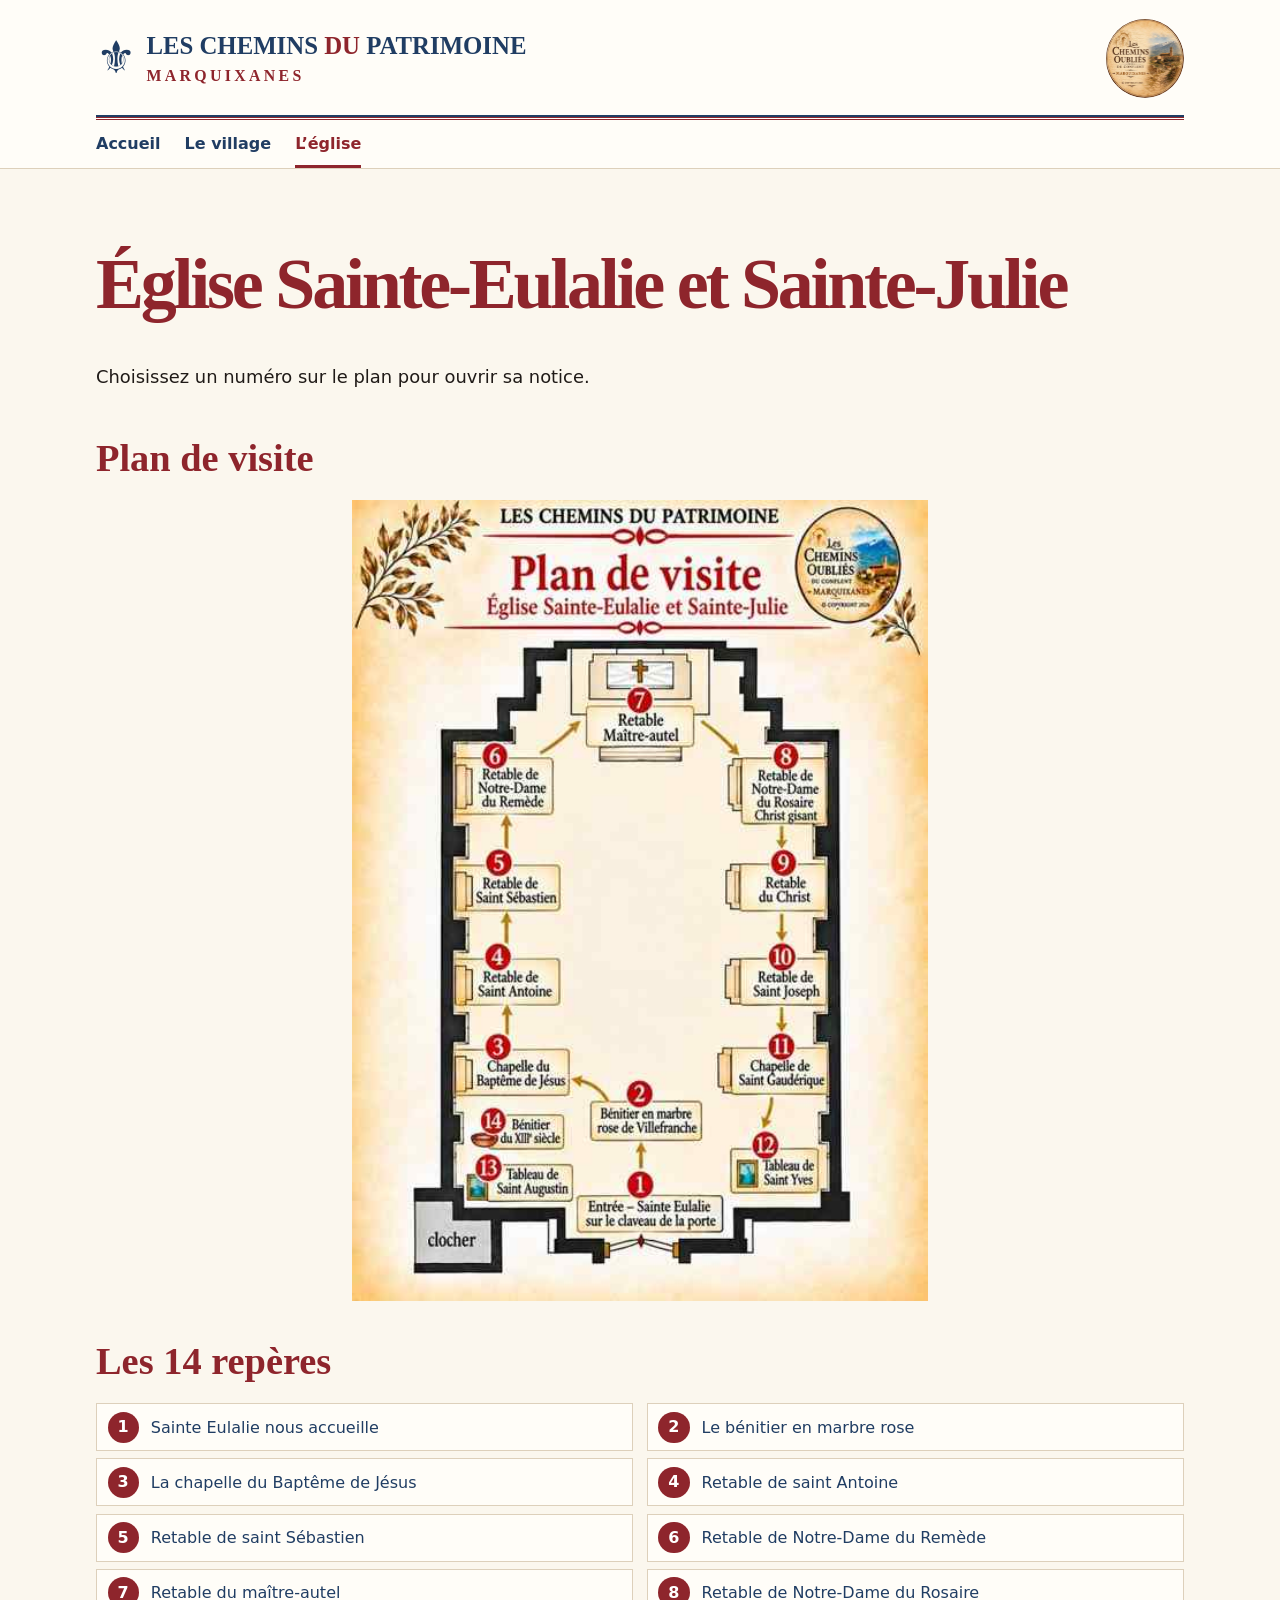
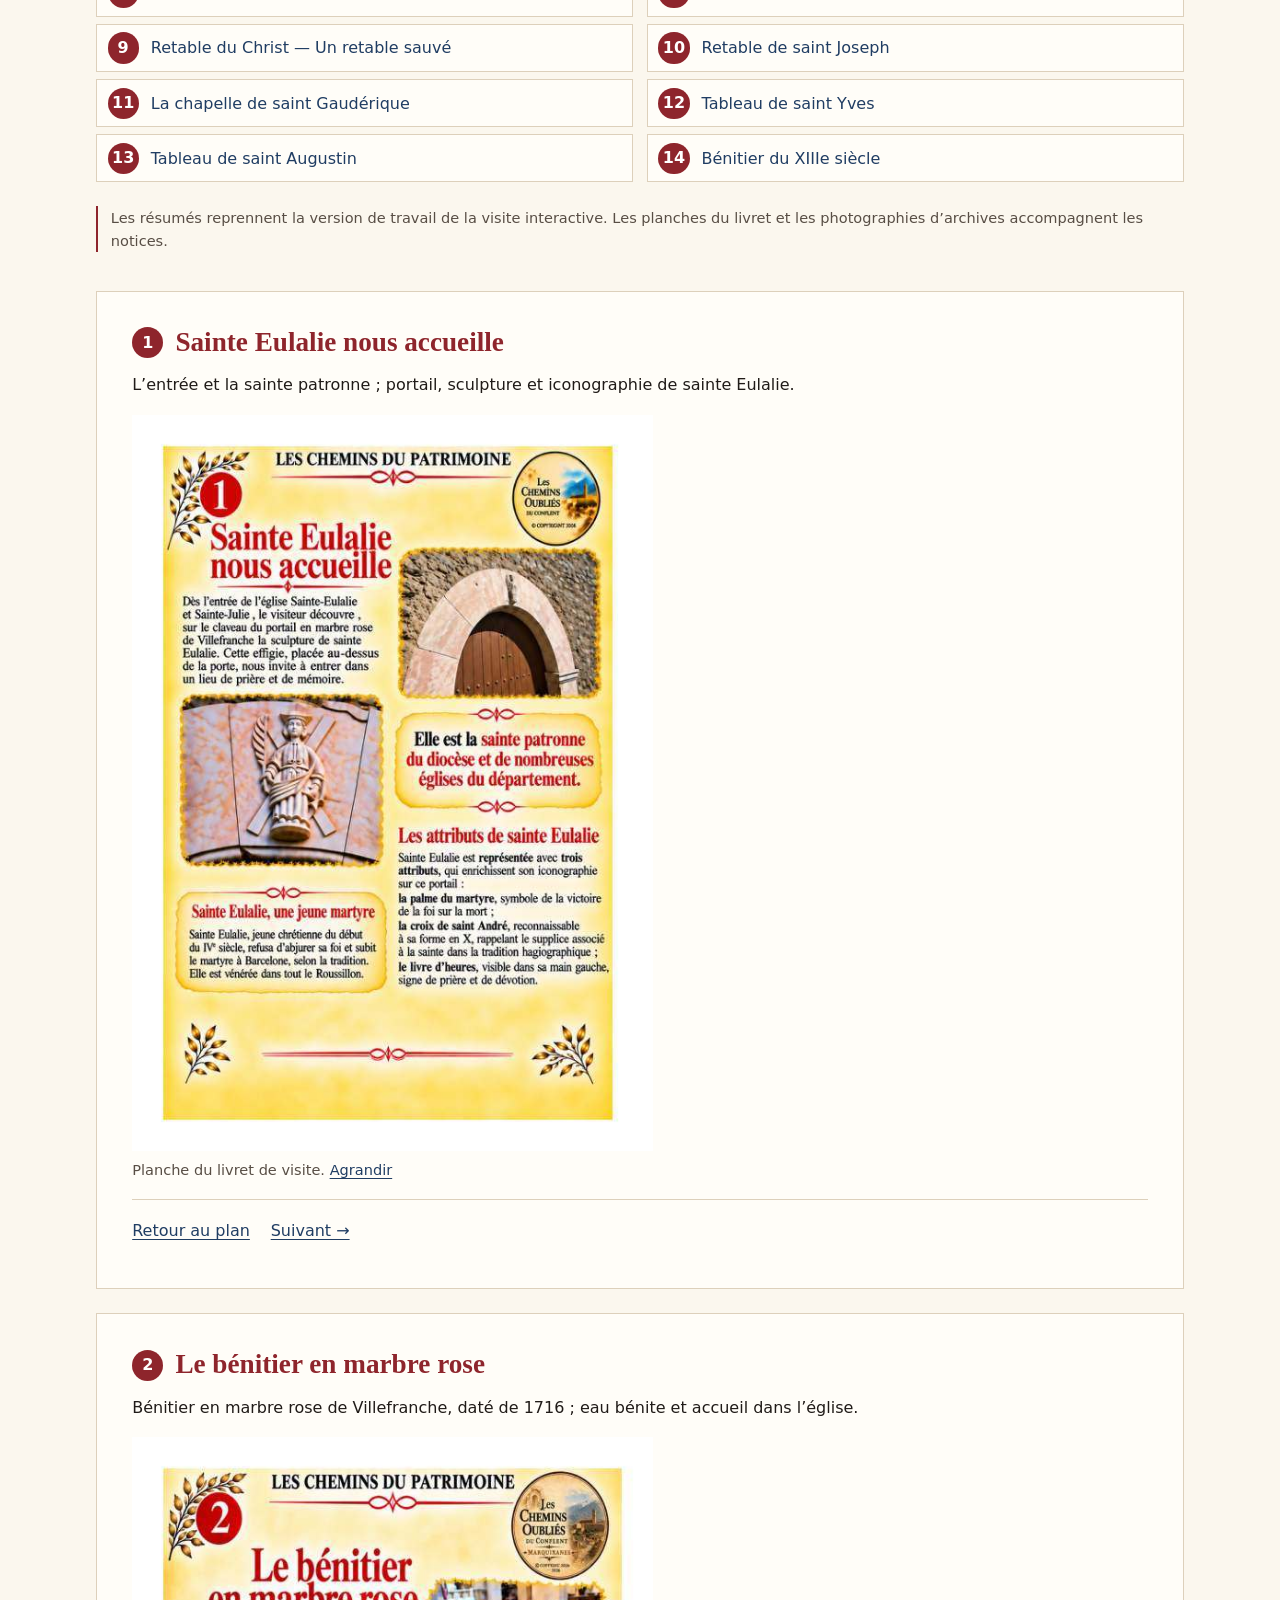
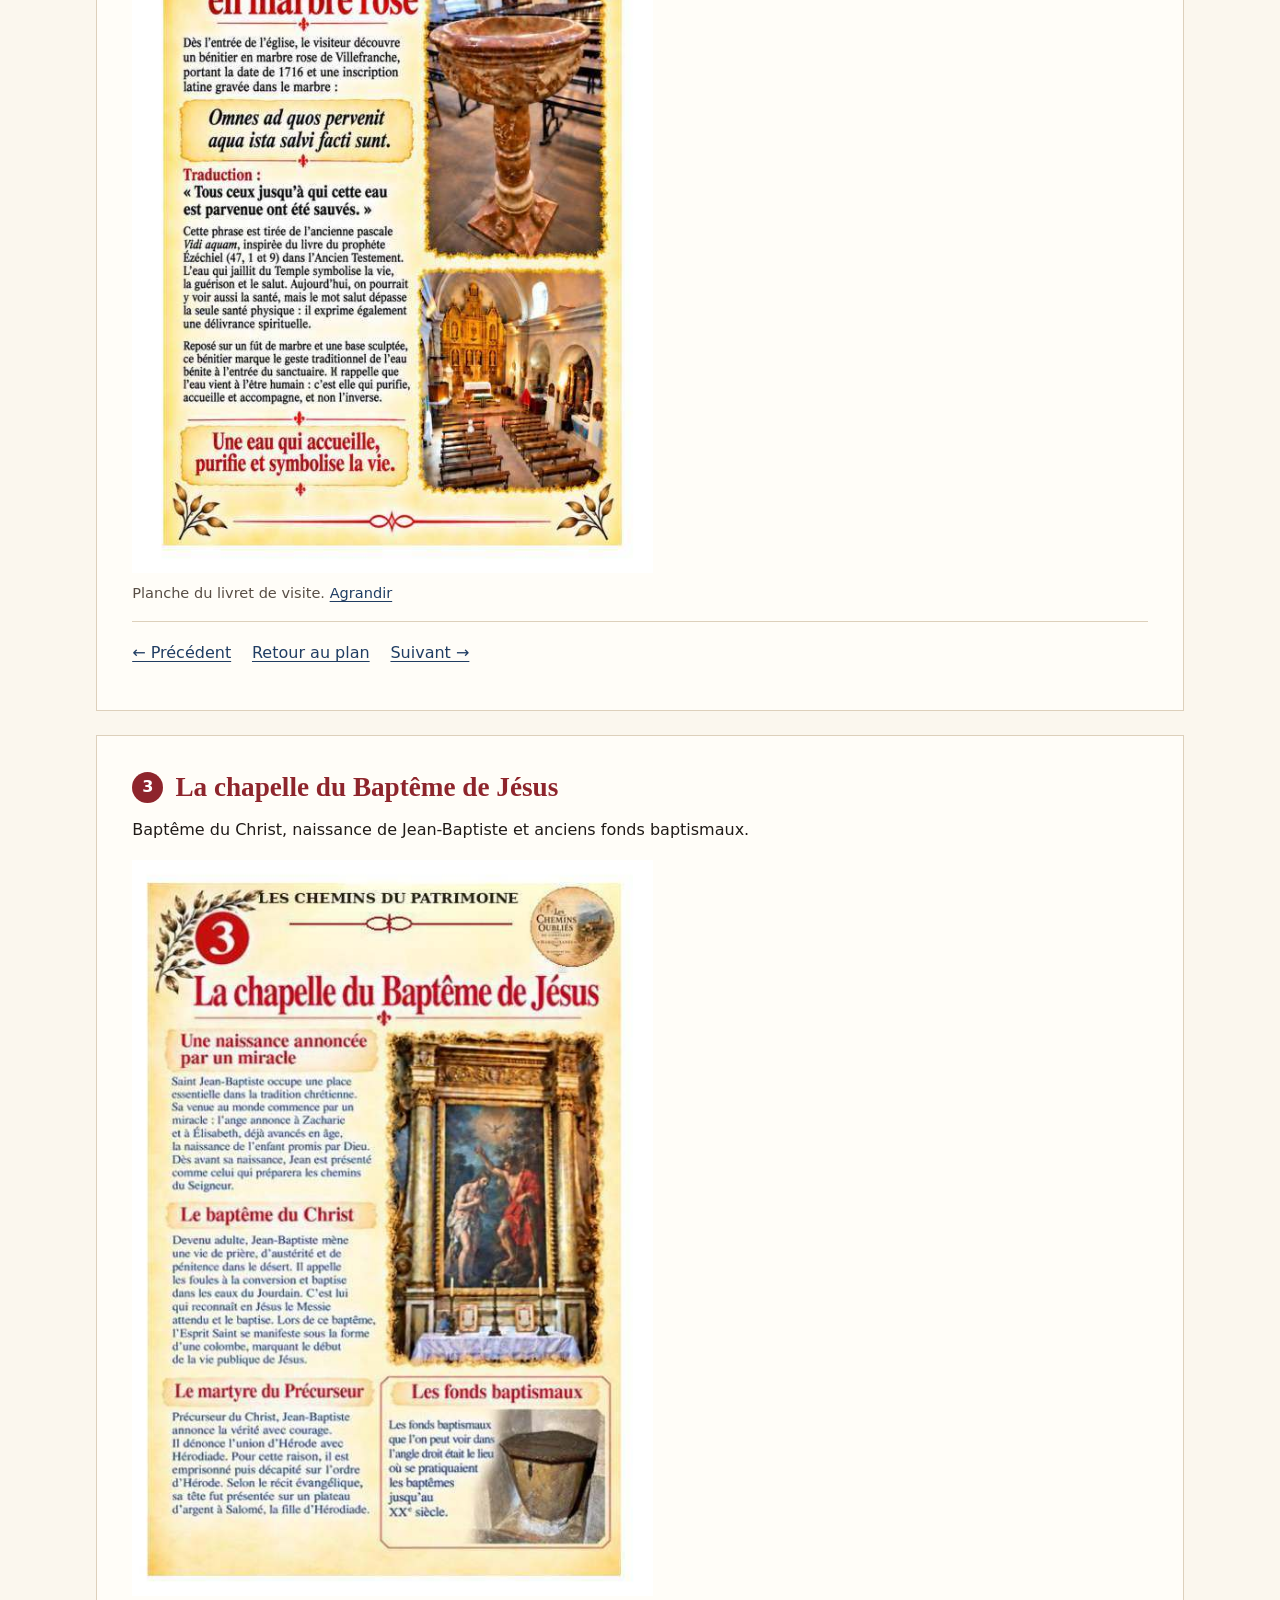
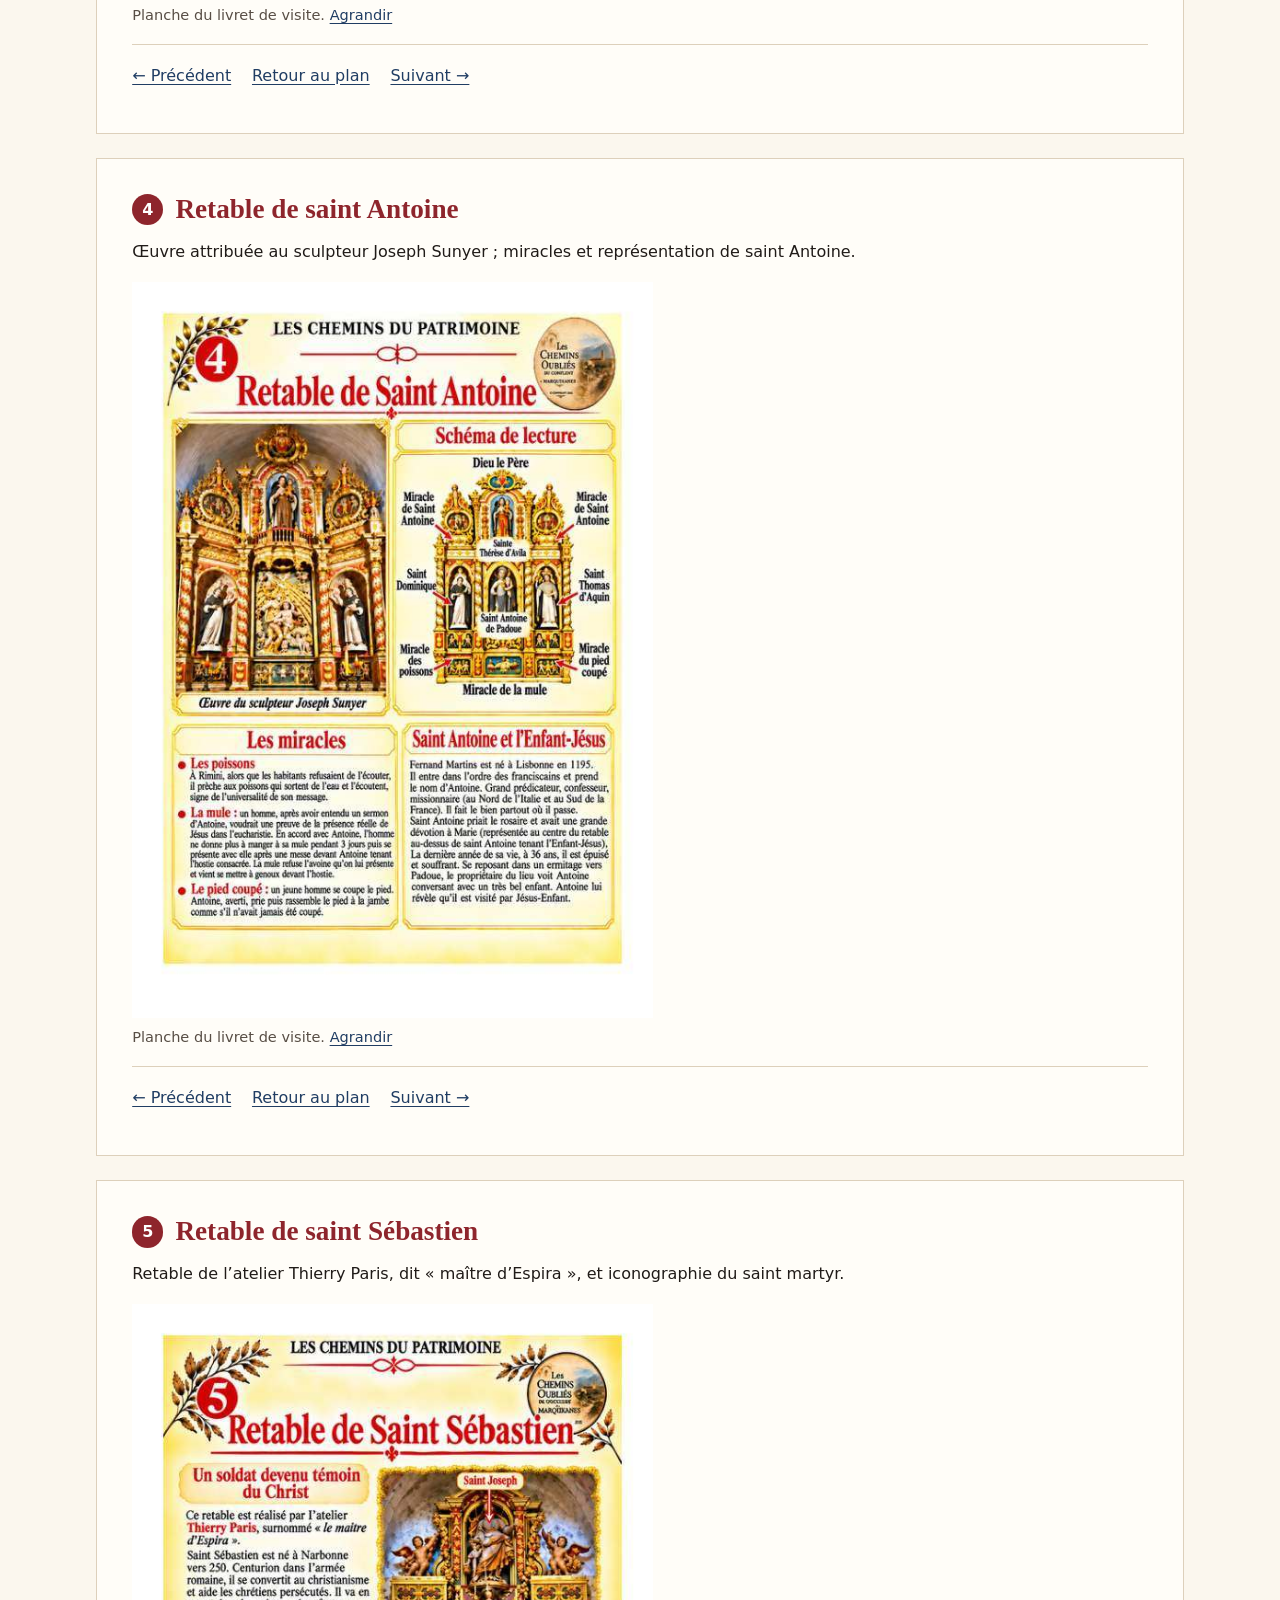
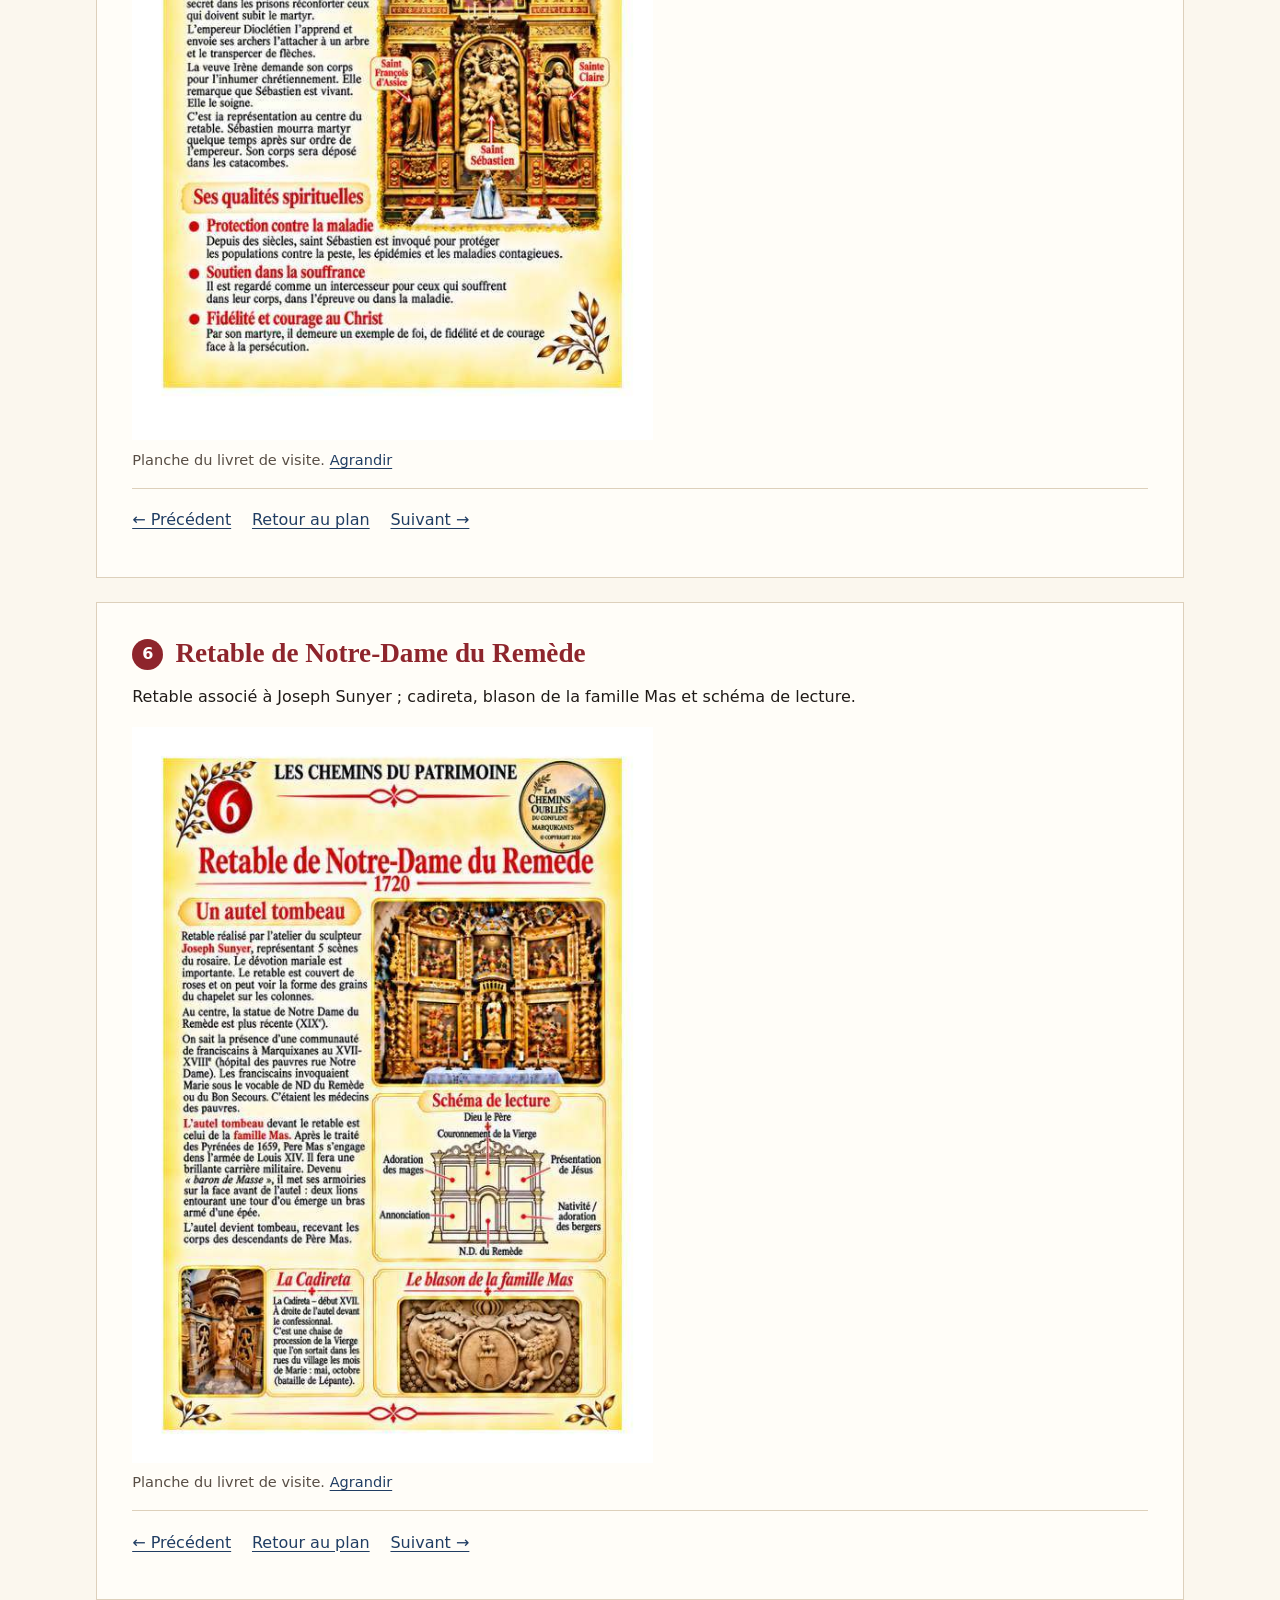
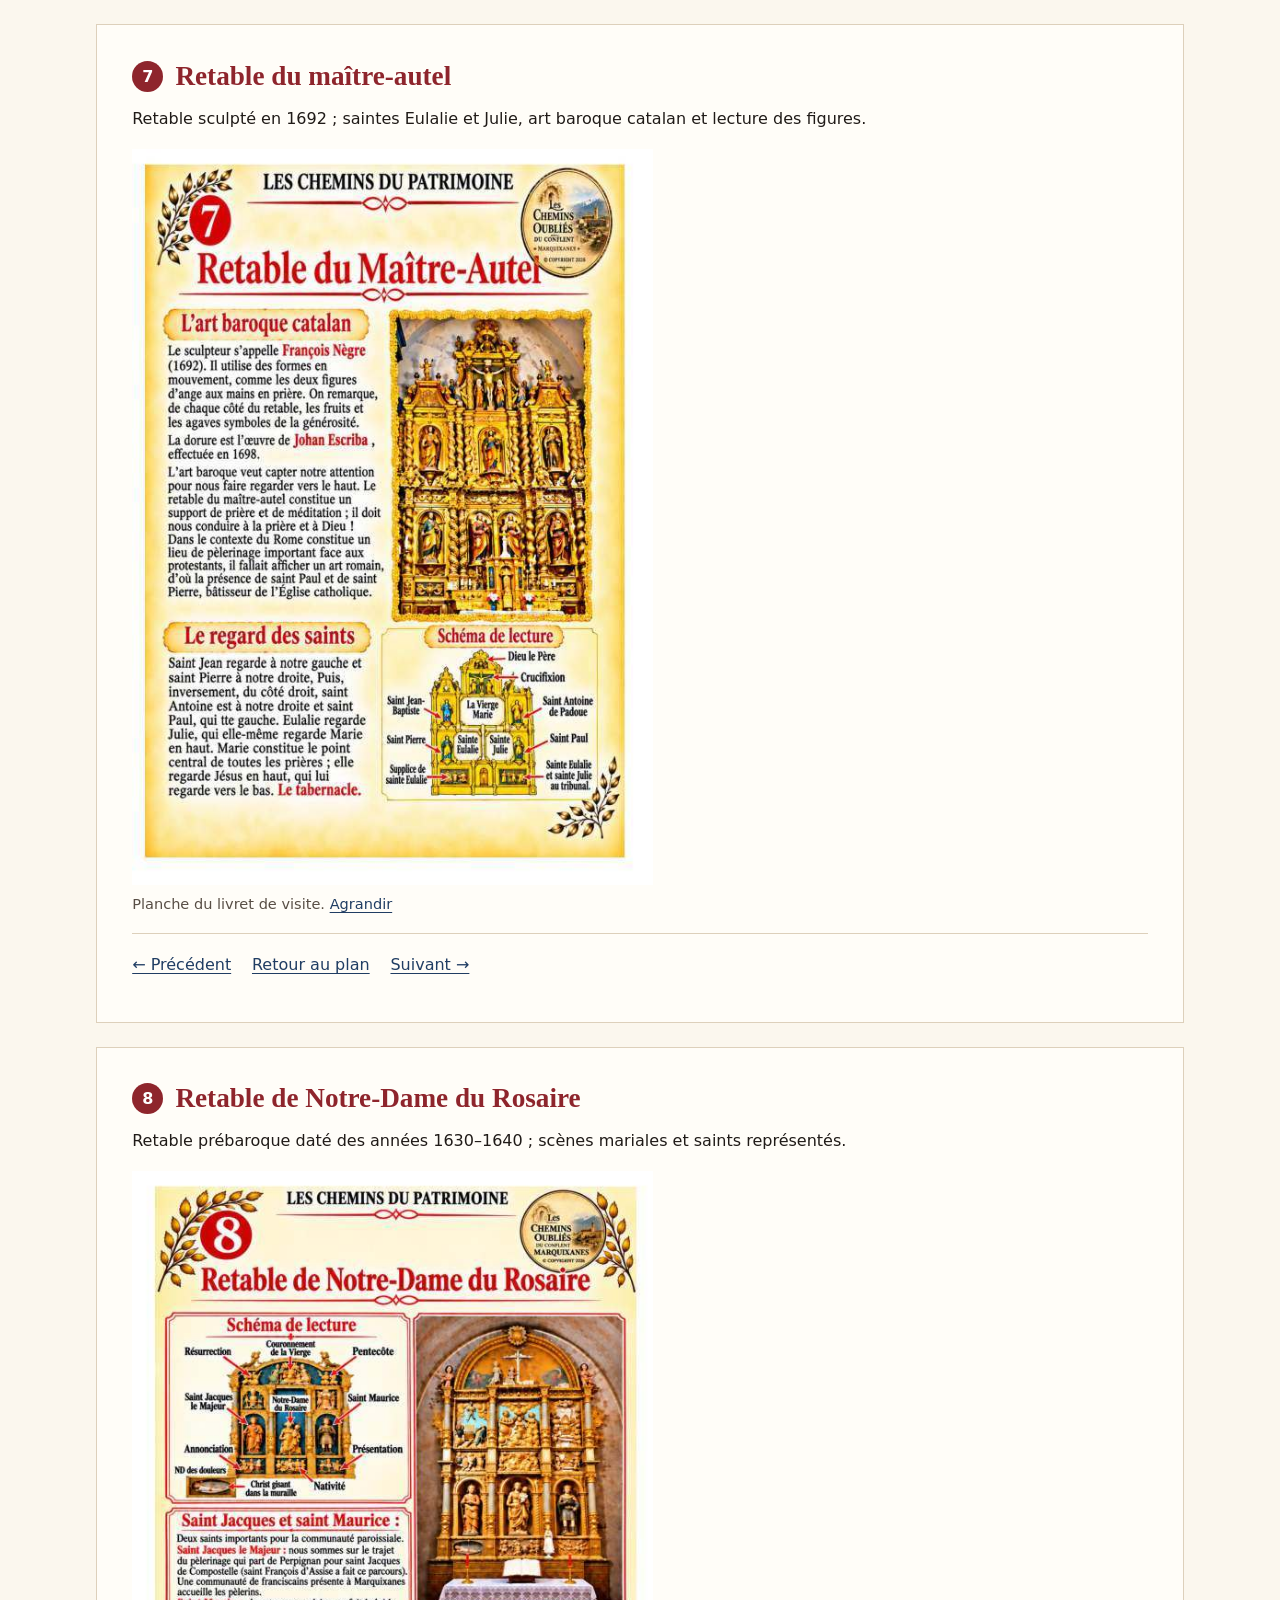
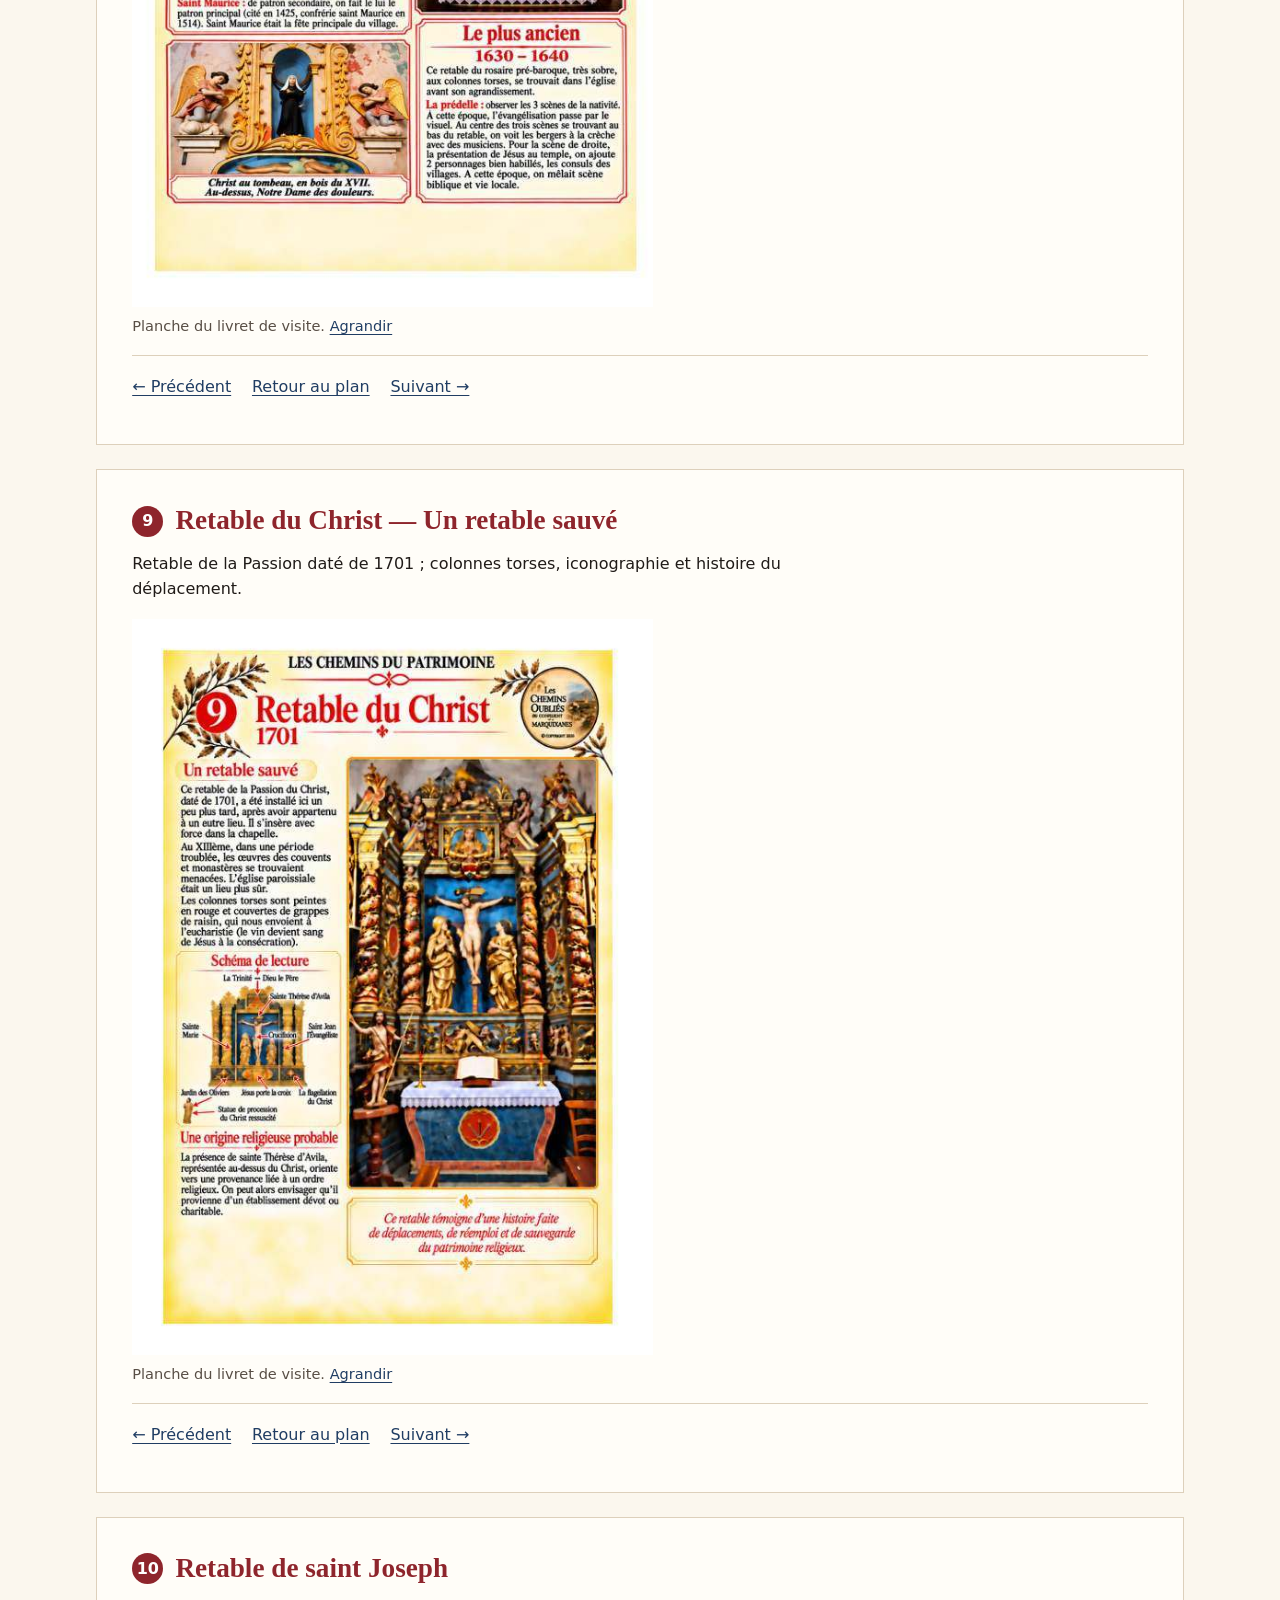
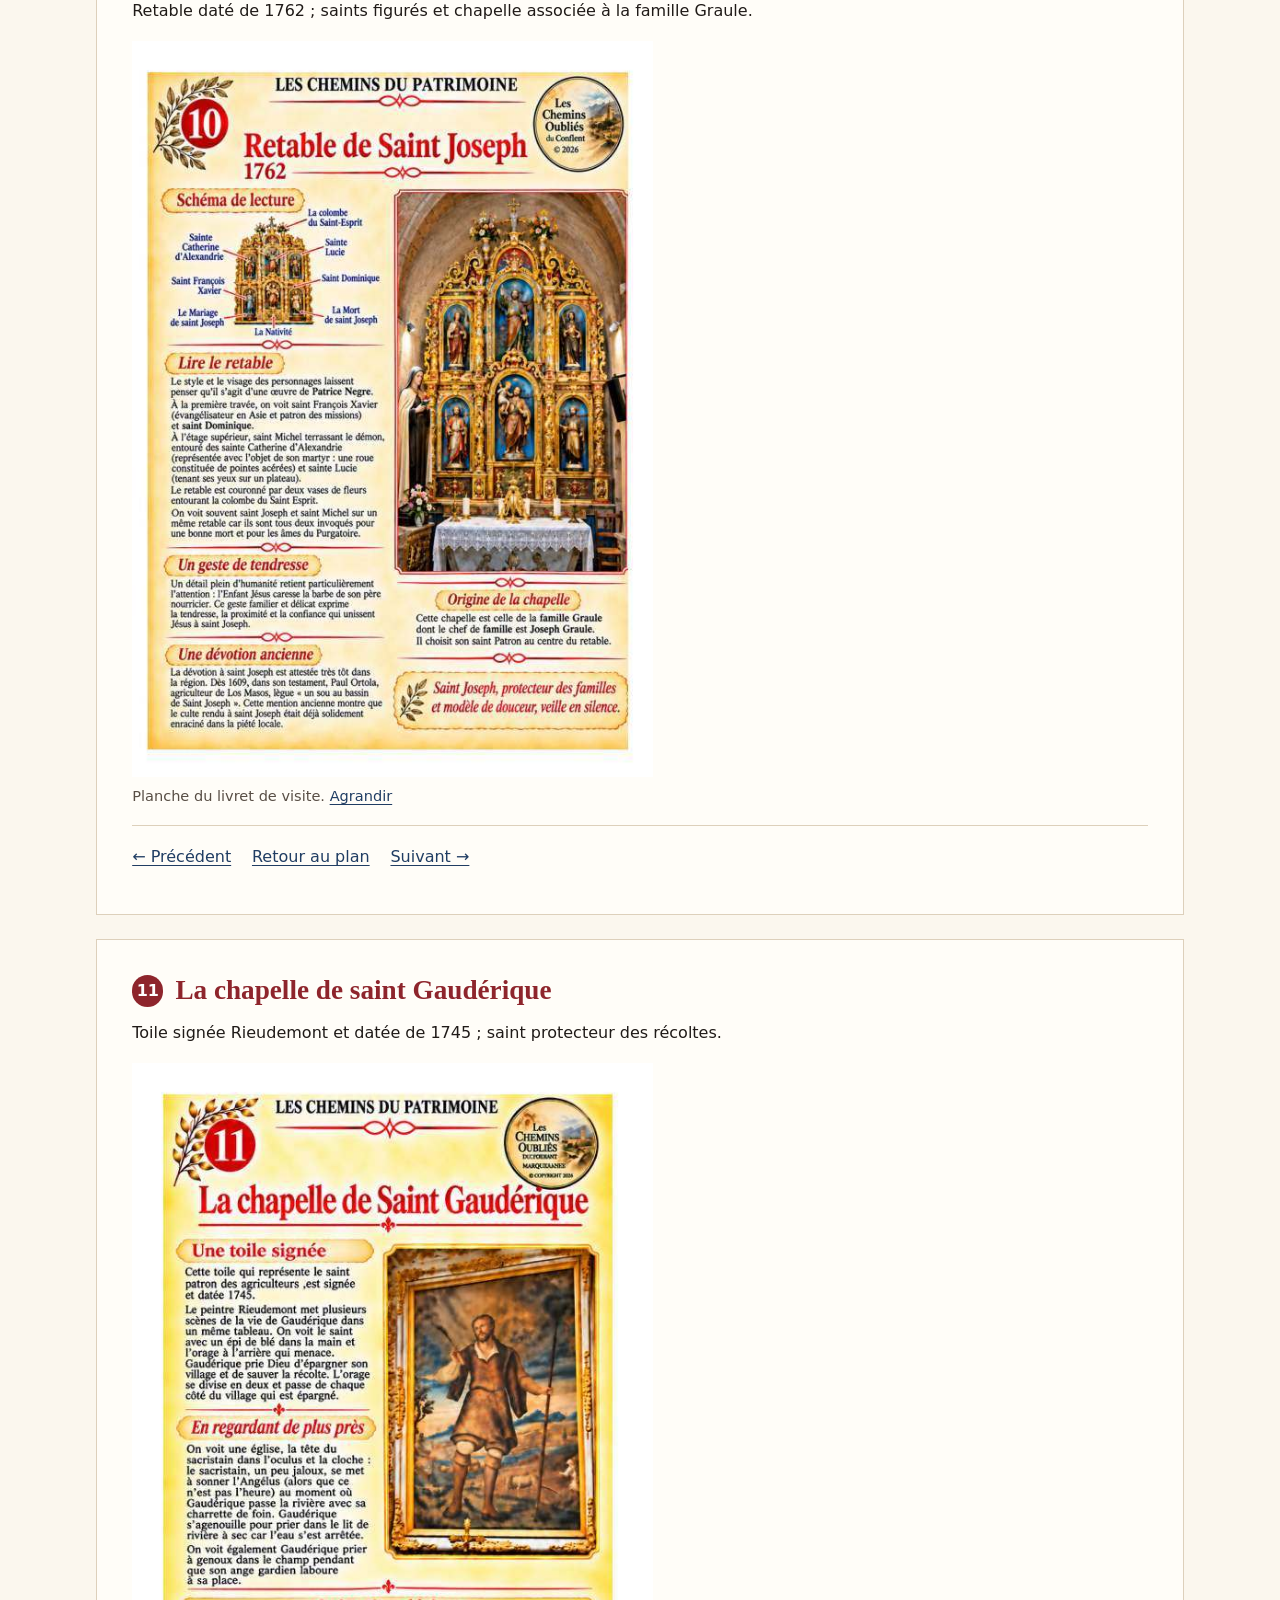
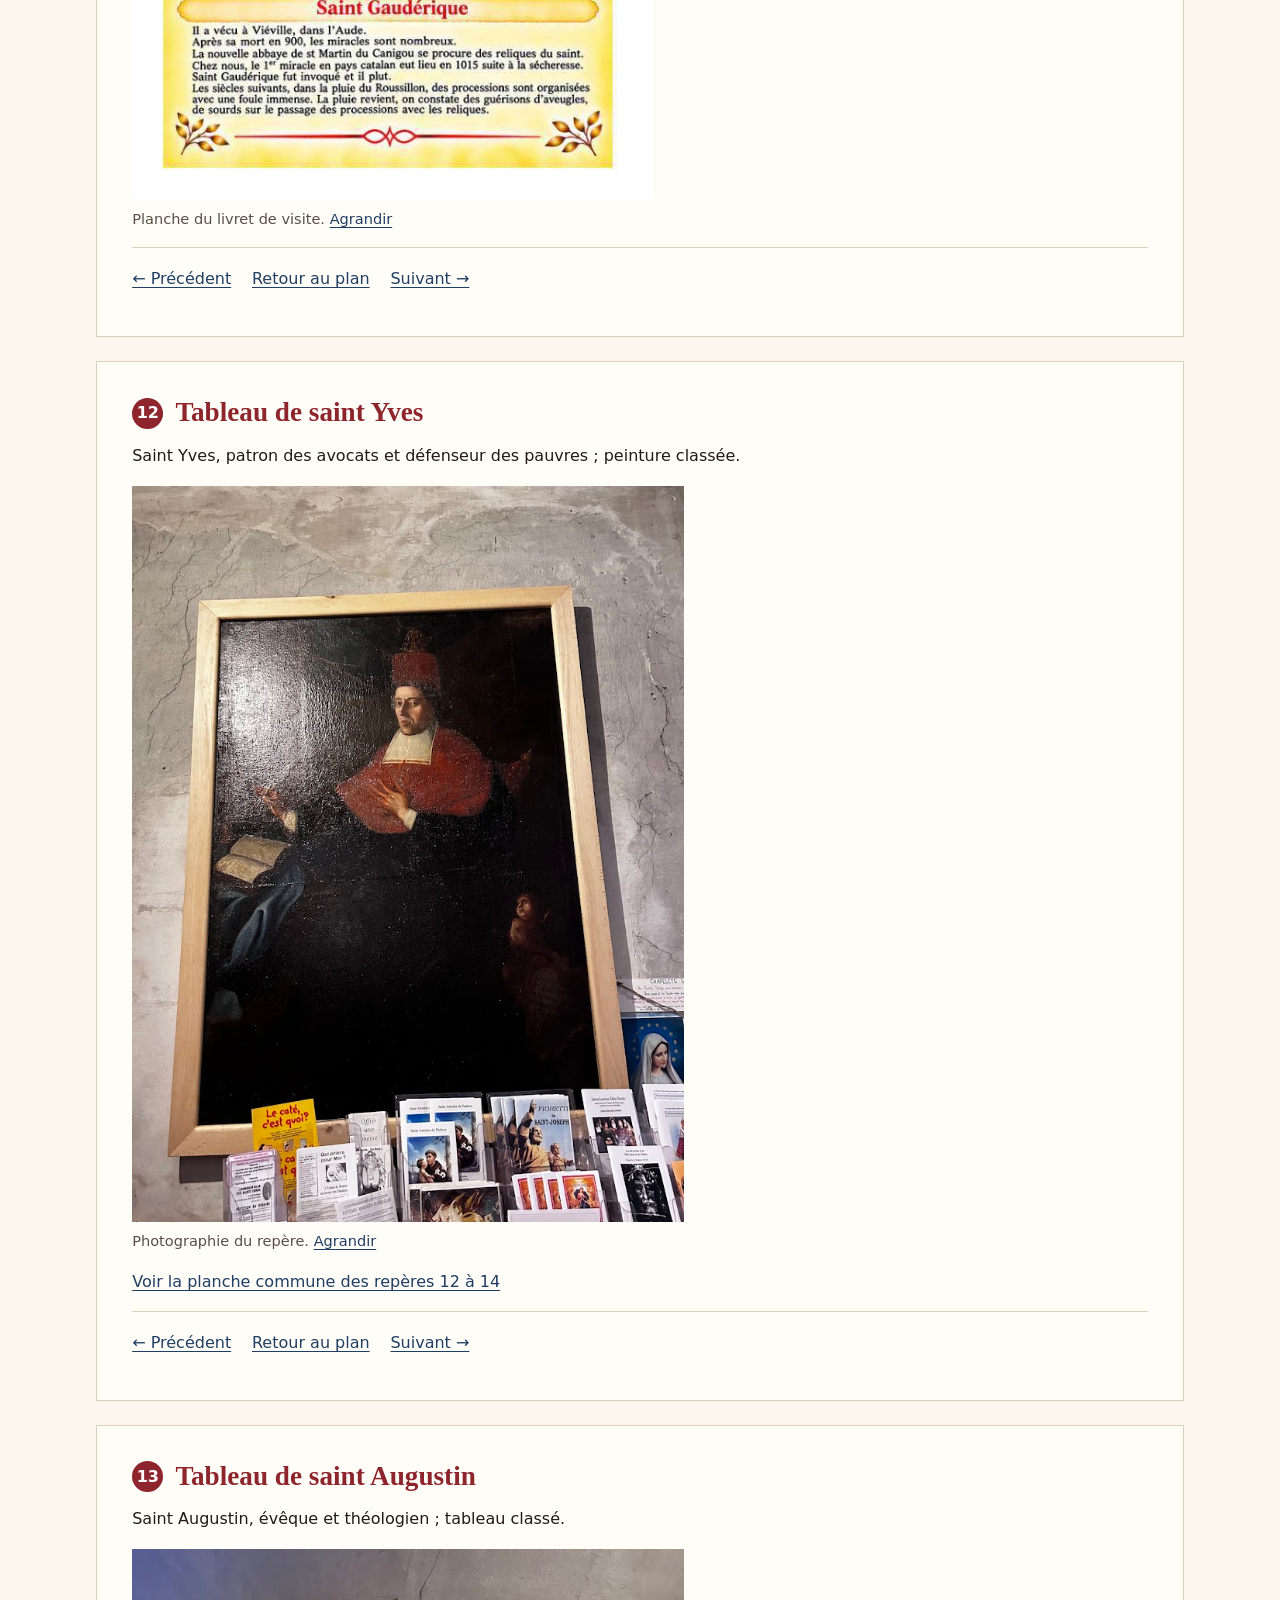
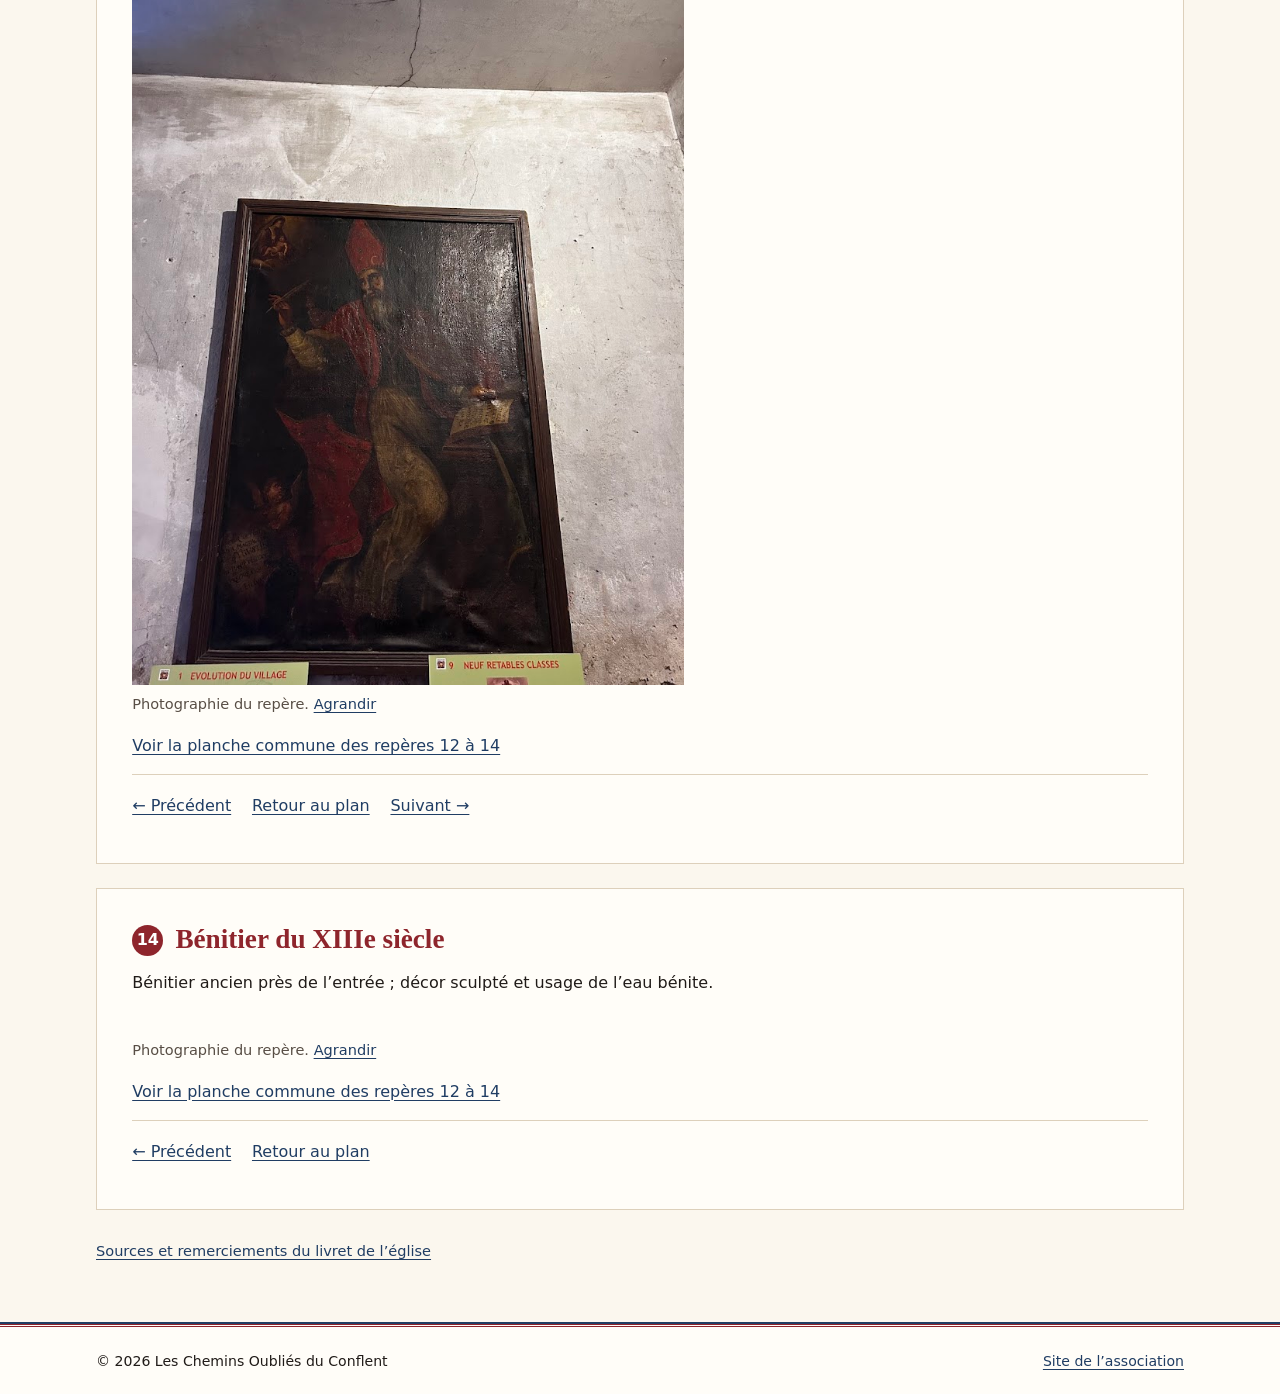
==== eglise.html @ 404df672 "Publier les deux parcours patrimoniaux de Marquixanes" ====
<!doctype html>
<html lang="fr">
<head>
<meta charset="utf-8">
<meta name="viewport" content="width=device-width, initial-scale=1">
<meta name="description" content="Deux parcours patrimoniaux à Marquixanes, dans le village et dans l’église Sainte-Eulalie et Sainte-Julie.">
<title>Visite de l’église · Les Chemins du Patrimoine</title>
<link rel="icon" href="assets-logo.jpg">
<link rel="stylesheet" href="assets-site.css">
</head>
<body class="">
<a class="skip" href="#contenu">Aller au contenu</a>
<header class="site-header">
<div class="masthead wrap">
<a class="brand" href="index.html" aria-label="Les Chemins du Patrimoine, accueil"><span aria-hidden="true" class="lys">⚜</span><span>Les Chemins <em>du</em> Patrimoine<small>Marquixanes</small></span></a>
<img class="logo" src="assets-logo.jpg" alt="Les Chemins Oubliés du Conflent">
</div>
<nav class="main-nav wrap" aria-label="Navigation principale"><a href="index.html">Accueil</a><a href="village.html">Le village</a><a href="eglise.html" aria-current="page">L’église</a></nav>
</header>
<main id="contenu" class="wrap">

<section class="intro"><h1>Église Sainte-Eulalie et Sainte-Julie</h1><p>Choisissez un numéro sur le plan pour ouvrir sa notice.</p></section>
<section aria-labelledby="plan">
<h2 id="plan">Plan de visite</h2>
<div class="church-plan">
<img src="assets-eglise-plan.jpeg" alt="Plan intérieur de l’église, avec 14 repères numérotés">
<a class="hotspot" style="--x:50.000%;--y:85.487%" href="#repere-1" aria-label="Repère 1 — Sainte Eulalie nous accueille"></a>
<a class="hotspot" style="--x:50.000%;--y:74.813%" href="#repere-2" aria-label="Repère 2 — Le bénitier en marbre rose"></a>
<a class="hotspot" style="--x:25.260%;--y:71.067%" href="#repere-3" aria-label="Repère 3 — La chapelle du Baptême de Jésus"></a>
<a class="hotspot" style="--x:25.260%;--y:57.022%" href="#repere-4" aria-label="Repère 4 — Retable de saint Antoine"></a>
<a class="hotspot" style="--x:25.391%;--y:45.318%" href="#repere-5" aria-label="Repère 5 — Retable de saint Sébastien"></a>
<a class="hotspot" style="--x:24.870%;--y:31.929%" href="#repere-6" aria-label="Repère 6 — Retable de Notre-Dame du Remède"></a>
<a class="hotspot" style="--x:50.130%;--y:24.906%" href="#repere-7" aria-label="Repère 7 — Retable du maître-autel"></a>
<a class="hotspot" style="--x:75.130%;--y:31.929%" href="#repere-8" aria-label="Repère 8 — Retable de Notre-Dame du Rosaire"></a>
<a class="hotspot" style="--x:75.130%;--y:45.412%" href="#repere-9" aria-label="Repère 9 — Retable du Christ — Un retable sauvé"></a>
<a class="hotspot" style="--x:74.740%;--y:57.210%" href="#repere-10" aria-label="Repère 10 — Retable de saint Joseph"></a>
<a class="hotspot" style="--x:74.609%;--y:68.352%" href="#repere-11" aria-label="Repère 11 — La chapelle de saint Gaudérique"></a>
<a class="hotspot" style="--x:71.875%;--y:80.524%" href="#repere-12" aria-label="Repère 12 — Tableau de saint Yves"></a>
<a class="hotspot" style="--x:23.568%;--y:83.427%" href="#repere-13" aria-label="Repère 13 — Tableau de saint Augustin"></a>
<a class="hotspot" style="--x:24.219%;--y:77.996%" href="#repere-14" aria-label="Repère 14 — Bénitier du XIIIe siècle"></a>
</div>
</section>
<section aria-labelledby="reperes"><h2 id="reperes">Les 14 repères</h2>
<ol class="repere-index" aria-label="Repères de l’église"><li><a href="#repere-1"><span class="num">1</span><span>Sainte Eulalie nous accueille</span></a></li><li><a href="#repere-2"><span class="num">2</span><span>Le bénitier en marbre rose</span></a></li><li><a href="#repere-3"><span class="num">3</span><span>La chapelle du Baptême de Jésus</span></a></li><li><a href="#repere-4"><span class="num">4</span><span>Retable de saint Antoine</span></a></li><li><a href="#repere-5"><span class="num">5</span><span>Retable de saint Sébastien</span></a></li><li><a href="#repere-6"><span class="num">6</span><span>Retable de Notre-Dame du Remède</span></a></li><li><a href="#repere-7"><span class="num">7</span><span>Retable du maître-autel</span></a></li><li><a href="#repere-8"><span class="num">8</span><span>Retable de Notre-Dame du Rosaire</span></a></li><li><a href="#repere-9"><span class="num">9</span><span>Retable du Christ — Un retable sauvé</span></a></li><li><a href="#repere-10"><span class="num">10</span><span>Retable de saint Joseph</span></a></li><li><a href="#repere-11"><span class="num">11</span><span>La chapelle de saint Gaudérique</span></a></li><li><a href="#repere-12"><span class="num">12</span><span>Tableau de saint Yves</span></a></li><li><a href="#repere-13"><span class="num">13</span><span>Tableau de saint Augustin</span></a></li><li><a href="#repere-14"><span class="num">14</span><span>Bénitier du XIIIe siècle</span></a></li></ol>
<p class="source-note">Les résumés reprennent la version de travail de la visite interactive. Les planches du livret et les photographies d’archives accompagnent les notices.</p>
</section>
<section class="notices" aria-label="Notices de l’église"><article class="notice" id="repere-1" tabindex="-1">
 <h3><span class="num">1</span> Sainte Eulalie nous accueille</h3>
 <p>L’entrée et la sainte patronne ; portail, sculpture et iconographie de sainte Eulalie.</p>
 <figure><a href="assets-eglise-01.jpg" aria-label="Agrandir — Planche du livret de l’église — Sainte Eulalie nous accueille"><img class="notice-image" src="assets-eglise-01.jpg" alt="Planche du livret de l’église — Sainte Eulalie nous accueille" loading="lazy"></a><figcaption>Planche du livret de visite. <a href="assets-eglise-01.jpg">Agrandir</a></figcaption></figure>
 
 <nav class="notice-nav" aria-label="Navigation du repère 1">
 
 <a href="#plan">Retour au plan</a>
 <a href="#repere-2">Suivant →</a>
 </nav></article>
<article class="notice" id="repere-2" tabindex="-1">
 <h3><span class="num">2</span> Le bénitier en marbre rose</h3>
 <p>Bénitier en marbre rose de Villefranche, daté de 1716 ; eau bénite et accueil dans l’église.</p>
 <figure><a href="assets-eglise-02.jpg" aria-label="Agrandir — Planche du livret de l’église — Le bénitier en marbre rose"><img class="notice-image" src="assets-eglise-02.jpg" alt="Planche du livret de l’église — Le bénitier en marbre rose" loading="lazy"></a><figcaption>Planche du livret de visite. <a href="assets-eglise-02.jpg">Agrandir</a></figcaption></figure>
 
 <nav class="notice-nav" aria-label="Navigation du repère 2">
 <a href="#repere-1">← Précédent</a>
 <a href="#plan">Retour au plan</a>
 <a href="#repere-3">Suivant →</a>
 </nav></article>
<article class="notice" id="repere-3" tabindex="-1">
 <h3><span class="num">3</span> La chapelle du Baptême de Jésus</h3>
 <p>Baptême du Christ, naissance de Jean-Baptiste et anciens fonds baptismaux.</p>
 <figure><a href="assets-eglise-03.jpg" aria-label="Agrandir — Planche du livret de l’église — La chapelle du Baptême de Jésus"><img class="notice-image" src="assets-eglise-03.jpg" alt="Planche du livret de l’église — La chapelle du Baptême de Jésus" loading="lazy"></a><figcaption>Planche du livret de visite. <a href="assets-eglise-03.jpg">Agrandir</a></figcaption></figure>
 
 <nav class="notice-nav" aria-label="Navigation du repère 3">
 <a href="#repere-2">← Précédent</a>
 <a href="#plan">Retour au plan</a>
 <a href="#repere-4">Suivant →</a>
 </nav></article>
<article class="notice" id="repere-4" tabindex="-1">
 <h3><span class="num">4</span> Retable de saint Antoine</h3>
 <p>Œuvre attribuée au sculpteur Joseph Sunyer ; miracles et représentation de saint Antoine.</p>
 <figure><a href="assets-eglise-04.jpg" aria-label="Agrandir — Planche du livret de l’église — Retable de saint Antoine"><img class="notice-image" src="assets-eglise-04.jpg" alt="Planche du livret de l’église — Retable de saint Antoine" loading="lazy"></a><figcaption>Planche du livret de visite. <a href="assets-eglise-04.jpg">Agrandir</a></figcaption></figure>
 
 <nav class="notice-nav" aria-label="Navigation du repère 4">
 <a href="#repere-3">← Précédent</a>
 <a href="#plan">Retour au plan</a>
 <a href="#repere-5">Suivant →</a>
 </nav></article>
<article class="notice" id="repere-5" tabindex="-1">
 <h3><span class="num">5</span> Retable de saint Sébastien</h3>
 <p>Retable de l’atelier Thierry Paris, dit « maître d’Espira », et iconographie du saint martyr.</p>
 <figure><a href="assets-eglise-05.jpg" aria-label="Agrandir — Planche du livret de l’église — Retable de saint Sébastien"><img class="notice-image" src="assets-eglise-05.jpg" alt="Planche du livret de l’église — Retable de saint Sébastien" loading="lazy"></a><figcaption>Planche du livret de visite. <a href="assets-eglise-05.jpg">Agrandir</a></figcaption></figure>
 
 <nav class="notice-nav" aria-label="Navigation du repère 5">
 <a href="#repere-4">← Précédent</a>
 <a href="#plan">Retour au plan</a>
 <a href="#repere-6">Suivant →</a>
 </nav></article>
<article class="notice" id="repere-6" tabindex="-1">
 <h3><span class="num">6</span> Retable de Notre-Dame du Remède</h3>
 <p>Retable associé à Joseph Sunyer ; cadireta, blason de la famille Mas et schéma de lecture.</p>
 <figure><a href="assets-eglise-06.jpg" aria-label="Agrandir — Planche du livret de l’église — Retable de Notre-Dame du Remède"><img class="notice-image" src="assets-eglise-06.jpg" alt="Planche du livret de l’église — Retable de Notre-Dame du Remède" loading="lazy"></a><figcaption>Planche du livret de visite. <a href="assets-eglise-06.jpg">Agrandir</a></figcaption></figure>
 
 <nav class="notice-nav" aria-label="Navigation du repère 6">
 <a href="#repere-5">← Précédent</a>
 <a href="#plan">Retour au plan</a>
 <a href="#repere-7">Suivant →</a>
 </nav></article>
<article class="notice" id="repere-7" tabindex="-1">
 <h3><span class="num">7</span> Retable du maître-autel</h3>
 <p>Retable sculpté en 1692 ; saintes Eulalie et Julie, art baroque catalan et lecture des figures.</p>
 <figure><a href="assets-eglise-07.jpg" aria-label="Agrandir — Planche du livret de l’église — Retable du maître-autel"><img class="notice-image" src="assets-eglise-07.jpg" alt="Planche du livret de l’église — Retable du maître-autel" loading="lazy"></a><figcaption>Planche du livret de visite. <a href="assets-eglise-07.jpg">Agrandir</a></figcaption></figure>
 
 <nav class="notice-nav" aria-label="Navigation du repère 7">
 <a href="#repere-6">← Précédent</a>
 <a href="#plan">Retour au plan</a>
 <a href="#repere-8">Suivant →</a>
 </nav></article>
<article class="notice" id="repere-8" tabindex="-1">
 <h3><span class="num">8</span> Retable de Notre-Dame du Rosaire</h3>
 <p>Retable prébaroque daté des années 1630–1640 ; scènes mariales et saints représentés.</p>
 <figure><a href="assets-eglise-08.jpg" aria-label="Agrandir — Planche du livret de l’église — Retable de Notre-Dame du Rosaire"><img class="notice-image" src="assets-eglise-08.jpg" alt="Planche du livret de l’église — Retable de Notre-Dame du Rosaire" loading="lazy"></a><figcaption>Planche du livret de visite. <a href="assets-eglise-08.jpg">Agrandir</a></figcaption></figure>
 
 <nav class="notice-nav" aria-label="Navigation du repère 8">
 <a href="#repere-7">← Précédent</a>
 <a href="#plan">Retour au plan</a>
 <a href="#repere-9">Suivant →</a>
 </nav></article>
<article class="notice" id="repere-9" tabindex="-1">
 <h3><span class="num">9</span> Retable du Christ — Un retable sauvé</h3>
 <p>Retable de la Passion daté de 1701 ; colonnes torses, iconographie et histoire du déplacement.</p>
 <figure><a href="assets-eglise-09.jpg" aria-label="Agrandir — Planche du livret de l’église — Retable du Christ — Un retable sauvé"><img class="notice-image" src="assets-eglise-09.jpg" alt="Planche du livret de l’église — Retable du Christ — Un retable sauvé" loading="lazy"></a><figcaption>Planche du livret de visite. <a href="assets-eglise-09.jpg">Agrandir</a></figcaption></figure>
 
 <nav class="notice-nav" aria-label="Navigation du repère 9">
 <a href="#repere-8">← Précédent</a>
 <a href="#plan">Retour au plan</a>
 <a href="#repere-10">Suivant →</a>
 </nav></article>
<article class="notice" id="repere-10" tabindex="-1">
 <h3><span class="num">10</span> Retable de saint Joseph</h3>
 <p>Retable daté de 1762 ; saints figurés et chapelle associée à la famille Graule.</p>
 <figure><a href="assets-eglise-10.jpg" aria-label="Agrandir — Planche du livret de l’église — Retable de saint Joseph"><img class="notice-image" src="assets-eglise-10.jpg" alt="Planche du livret de l’église — Retable de saint Joseph" loading="lazy"></a><figcaption>Planche du livret de visite. <a href="assets-eglise-10.jpg">Agrandir</a></figcaption></figure>
 
 <nav class="notice-nav" aria-label="Navigation du repère 10">
 <a href="#repere-9">← Précédent</a>
 <a href="#plan">Retour au plan</a>
 <a href="#repere-11">Suivant →</a>
 </nav></article>
<article class="notice" id="repere-11" tabindex="-1">
 <h3><span class="num">11</span> La chapelle de saint Gaudérique</h3>
 <p>Toile signée Rieudemont et datée de 1745 ; saint protecteur des récoltes.</p>
 <figure><a href="assets-eglise-11.jpg" aria-label="Agrandir — Planche du livret de l’église — La chapelle de saint Gaudérique"><img class="notice-image" src="assets-eglise-11.jpg" alt="Planche du livret de l’église — La chapelle de saint Gaudérique" loading="lazy"></a><figcaption>Planche du livret de visite. <a href="assets-eglise-11.jpg">Agrandir</a></figcaption></figure>
 
 <nav class="notice-nav" aria-label="Navigation du repère 11">
 <a href="#repere-10">← Précédent</a>
 <a href="#plan">Retour au plan</a>
 <a href="#repere-12">Suivant →</a>
 </nav></article>
<article class="notice" id="repere-12" tabindex="-1">
 <h3><span class="num">12</span> Tableau de saint Yves</h3>
 <p>Saint Yves, patron des avocats et défenseur des pauvres ; peinture classée.</p>
 <figure><a href="assets-eglise-12.jpg" aria-label="Agrandir — Tableau de saint Yves"><img class="notice-image" src="assets-eglise-12.jpg" alt="Tableau de saint Yves" loading="lazy"></a><figcaption>Photographie du repère. <a href="assets-eglise-12.jpg">Agrandir</a></figcaption></figure>
 <p><a href="assets-eglise-12-14.jpg">Voir la planche commune des repères 12 à 14</a></p>
 <nav class="notice-nav" aria-label="Navigation du repère 12">
 <a href="#repere-11">← Précédent</a>
 <a href="#plan">Retour au plan</a>
 <a href="#repere-13">Suivant →</a>
 </nav></article>
<article class="notice" id="repere-13" tabindex="-1">
 <h3><span class="num">13</span> Tableau de saint Augustin</h3>
 <p>Saint Augustin, évêque et théologien ; tableau classé.</p>
 <figure><a href="assets-eglise-13.jpg" aria-label="Agrandir — Tableau de saint Augustin"><img class="notice-image" src="assets-eglise-13.jpg" alt="Tableau de saint Augustin" loading="lazy"></a><figcaption>Photographie du repère. <a href="assets-eglise-13.jpg">Agrandir</a></figcaption></figure>
 <p><a href="assets-eglise-12-14.jpg">Voir la planche commune des repères 12 à 14</a></p>
 <nav class="notice-nav" aria-label="Navigation du repère 13">
 <a href="#repere-12">← Précédent</a>
 <a href="#plan">Retour au plan</a>
 <a href="#repere-14">Suivant →</a>
 </nav></article>
<article class="notice" id="repere-14" tabindex="-1">
 <h3><span class="num">14</span> Bénitier du XIIIe siècle</h3>
 <p>Bénitier ancien près de l’entrée ; décor sculpté et usage de l’eau bénite.</p>
 <figure><a href="assets-eglise-14.jpg" aria-label="Agrandir — Bénitier du XIIIe siècle"><img class="notice-image" src="assets-eglise-14.jpg" alt="Bénitier du XIIIe siècle" loading="lazy"></a><figcaption>Photographie du repère. <a href="assets-eglise-14.jpg">Agrandir</a></figcaption></figure>
 <p><a href="assets-eglise-12-14.jpg">Voir la planche commune des repères 12 à 14</a></p>
 <nav class="notice-nav" aria-label="Navigation du repère 14">
 <a href="#repere-13">← Précédent</a>
 <a href="#plan">Retour au plan</a>
 
 </nav></article></section>
<p class="credits"><a href="assets-eglise-sources.jpg">Sources et remerciements du livret de l’église</a></p>
</main>
<footer><div class="wrap"><span>© 2026 Les Chemins Oubliés du Conflent</span><a href="https://www.cheminsconflent.com/marquixanes-au-fil-du-temps">Site de l’association</a></div></footer>
</body>
</html>
---- assets-site.css ----
:root{--paper:#fbf7ee;--white:#fffdf8;--red:#8e252c;--blue:#203d63;--ink:#201b18;--line:#ddd0bb;--muted:#584e45;color:var(--ink);background:var(--paper);font:1rem/1.58 system-ui,sans-serif}
*{box-sizing:border-box}
body{margin:0}
a{color:var(--blue);text-underline-offset:.21em}
a:hover{color:var(--red)}
:focus-visible{outline:3px solid var(--blue);outline-offset:4px}
img{display:block;max-width:100%}
h1,h2,h3{font-family:Georgia,serif;color:var(--red);line-height:1.17;margin:0 0 .5em}
h1{font-size:clamp(2.35rem,6vw,4.5rem);letter-spacing:-.045em;text-wrap:balance}
h2{font-size:clamp(1.65rem,3vw,2.4rem)}
h3{font-size:clamp(1.24rem,2.6vw,1.7rem)}
p{margin:0 0 1em}
.wrap{width:min(100% - 2rem,68rem);margin-inline:auto}
.skip{position:absolute;z-index:3;left:1rem;top:1rem;background:white;padding:.6rem;transform:translateY(-200%)}
.skip:focus{transform:none}
.site-header{background:var(--white);border-bottom:1px solid var(--line)}
.masthead{display:flex;align-items:center;justify-content:space-between;gap:1rem;padding-block:1.2rem}
.brand{display:flex;align-items:center;gap:.65rem;color:var(--blue);font:bold clamp(.96rem,3.1vw,1.55rem)/1.12 Georgia,serif;text-transform:uppercase;text-decoration:none}
.brand em,.brand small{color:var(--red);font-style:normal}
.brand small{display:block;font-size:.64em;letter-spacing:.21em;margin-top:.5rem}
.lys{font:1.8em/1 Georgia,serif}
.logo{width:clamp(3.2rem,9vw,4.9rem);aspect-ratio:1;object-fit:cover;border-radius:50%}
.main-nav{display:flex;gap:1.5rem;border-top:3px double var(--red);box-shadow:0 -2px var(--blue)}
.main-nav a{display:inline-flex;align-items:center;min-height:3rem;text-decoration:none;font-weight:650}
.main-nav [aria-current]{color:var(--red);box-shadow:inset 0 -3px var(--red)}
main{padding-bottom:3rem}
.intro{padding-block:clamp(2.3rem,6vw,4.6rem) 1.7rem}
.intro p{max-width:40rem;font-size:1.12rem;color:var(--ink)}
.home-intro{text-align:center;padding-bottom:2.3rem}
.home-intro p{margin-inline:auto}
.routes{display:grid;grid-template-columns:repeat(2,minmax(0,1fr));gap:1.3rem}
.route{overflow:hidden;display:flex;flex-direction:column;background:var(--white);border:1px solid var(--line);border-bottom:3px double var(--red);text-decoration:none;color:var(--ink)}
.route:hover{border-color:var(--red);color:var(--ink)}
.route-photo{width:100%;aspect-ratio:2.45;object-fit:cover}
.village-photo{object-position:50% 44%}
.church-photo{object-position:50% 48%}
.route div{display:flex;flex-direction:column;align-items:flex-start;flex:1;padding:clamp(1.1rem,3vw,1.8rem)}
.cta{display:inline-block;margin-top:auto;padding:.56rem .8rem;background:var(--red);color:white;font-weight:650}
.cta span{padding-left:.45rem}
section+section{margin-top:2.4rem}
.intro+section{margin-top:0}
iframe{display:block;width:100%;height:clamp(23rem,64vh,39rem);border:1px solid var(--line);background:var(--white)}
.map-actions,.notice-nav{display:flex;flex-wrap:wrap;gap:.35rem 1.3rem;margin-block:.6rem 0}
.map-actions a,.notice-nav a{display:inline-flex;align-items:center;min-height:2.75rem}
.repere-index{margin:0 0 1.5rem;padding:0;list-style:none;display:grid;grid-template-columns:repeat(2,minmax(0,1fr));gap:.45rem .85rem}
.repere-index a{display:flex;align-items:center;gap:.75rem;min-height:3rem;padding:.42rem .66rem;background:var(--white);border:1px solid var(--line);text-decoration:none}
.repere-index a:hover{border-color:var(--red)}
.num{display:inline-grid;place-items:center;flex:0 0 auto;min-width:1.95rem;height:1.95rem;padding-inline:.22rem;border-radius:50%;background:var(--red);color:white;font:700 1rem/1 system-ui,sans-serif}
.notices{display:grid;gap:1.5rem}
.notice{padding:clamp(1rem,4vw,2.2rem);background:var(--white);border:1px solid var(--line);scroll-margin-top:.8rem}
.notice:target{border-color:var(--red);box-shadow:inset .23rem 0 var(--red)}
.notice h3{display:flex;align-items:center;gap:.75rem}
.notice p,.notice details{max-width:46rem}
.notice-nav{border-top:1px solid var(--line);padding-top:.55rem}
figure{margin:1.1rem 0}
figure>a{display:inline-block;max-width:100%}
.notice-image{max-height:46rem;width:auto;height:auto;object-fit:contain}
figcaption,.credits,.source-note{font-size:.91rem;color:var(--muted)}
.source-note{border-left:2px solid var(--red);padding-left:.8rem}
details{margin-bottom:.9rem}
summary{cursor:pointer;color:var(--blue);text-decoration:underline;text-underline-offset:.22em;padding-block:.35rem}
.church-plan{position:relative;width:min(100%,36rem);margin-inline:auto;background:var(--white)}
.church-plan img{width:100%;height:auto}
.hotspot{position:absolute;left:var(--x);top:var(--y);width:8%;min-width:24px;aspect-ratio:1;transform:translate(-50%,-50%);border-radius:50%;border:2px solid transparent}
.hotspot:hover,.hotspot:focus-visible{border-color:var(--red);background:#f6c76a60}
.credits{margin-top:1.8rem}
footer{border-top:3px double var(--red);box-shadow:0 -2px var(--blue);background:var(--white);padding-block:1.4rem}
footer .wrap{display:flex;justify-content:space-between;flex-wrap:wrap;gap:.5rem 1.5rem;font-size:.88rem}
@media(max-width:39rem){.routes,.repere-index{grid-template-columns:1fr}.home-intro{text-align:left}.home-intro p{margin-left:0}.notice-image{max-height:none}}
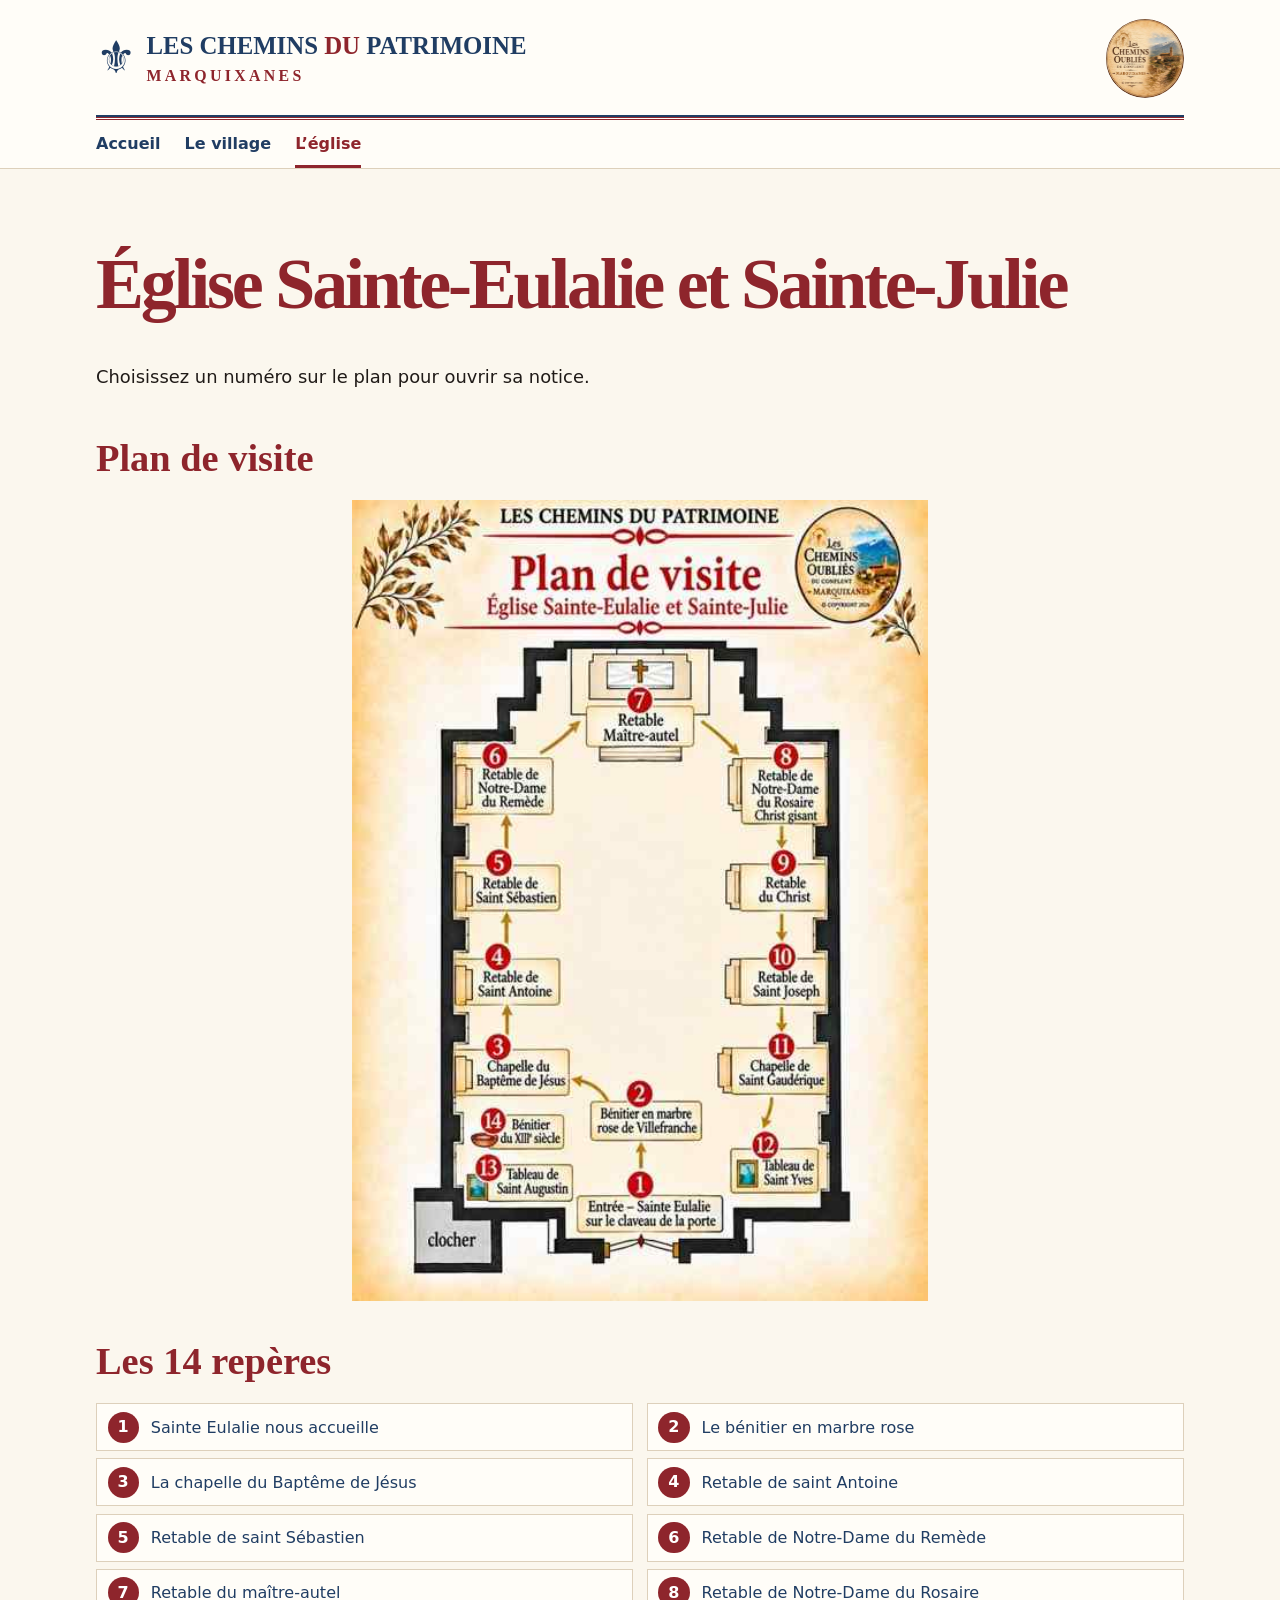
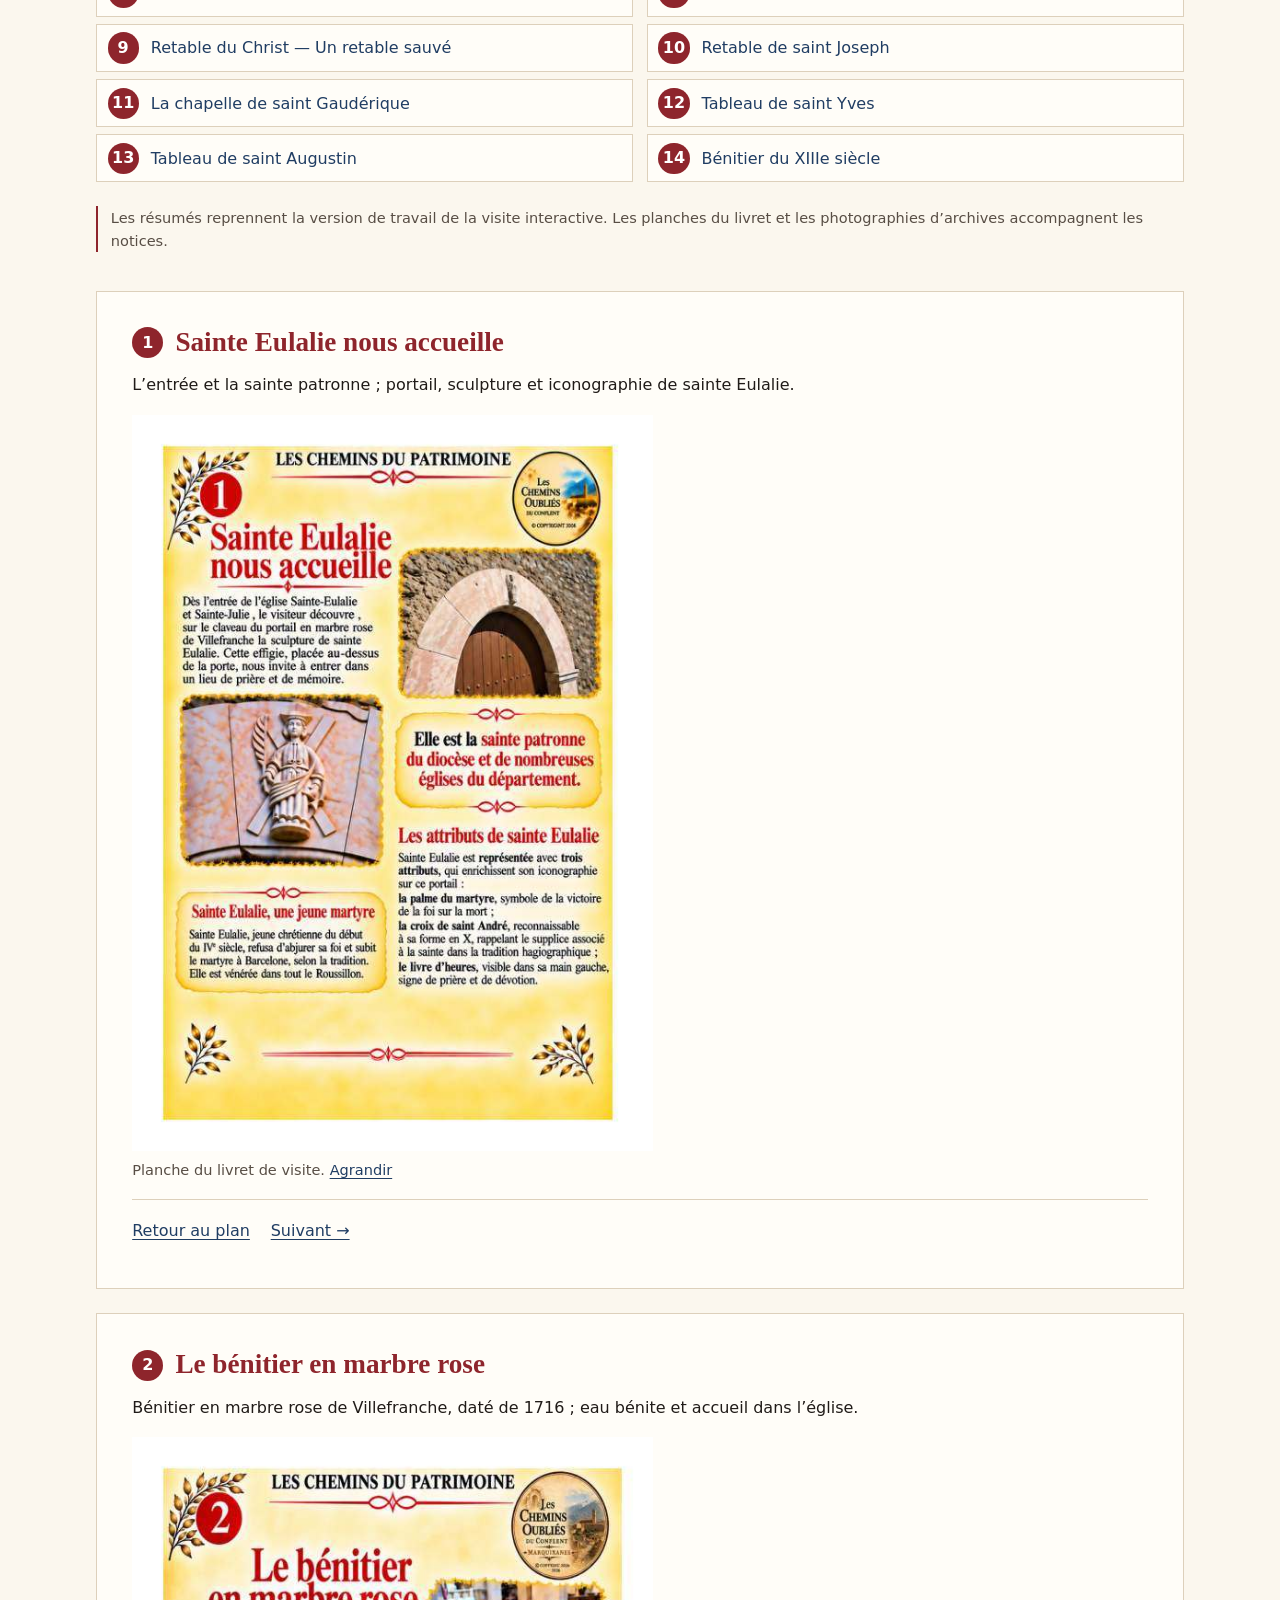
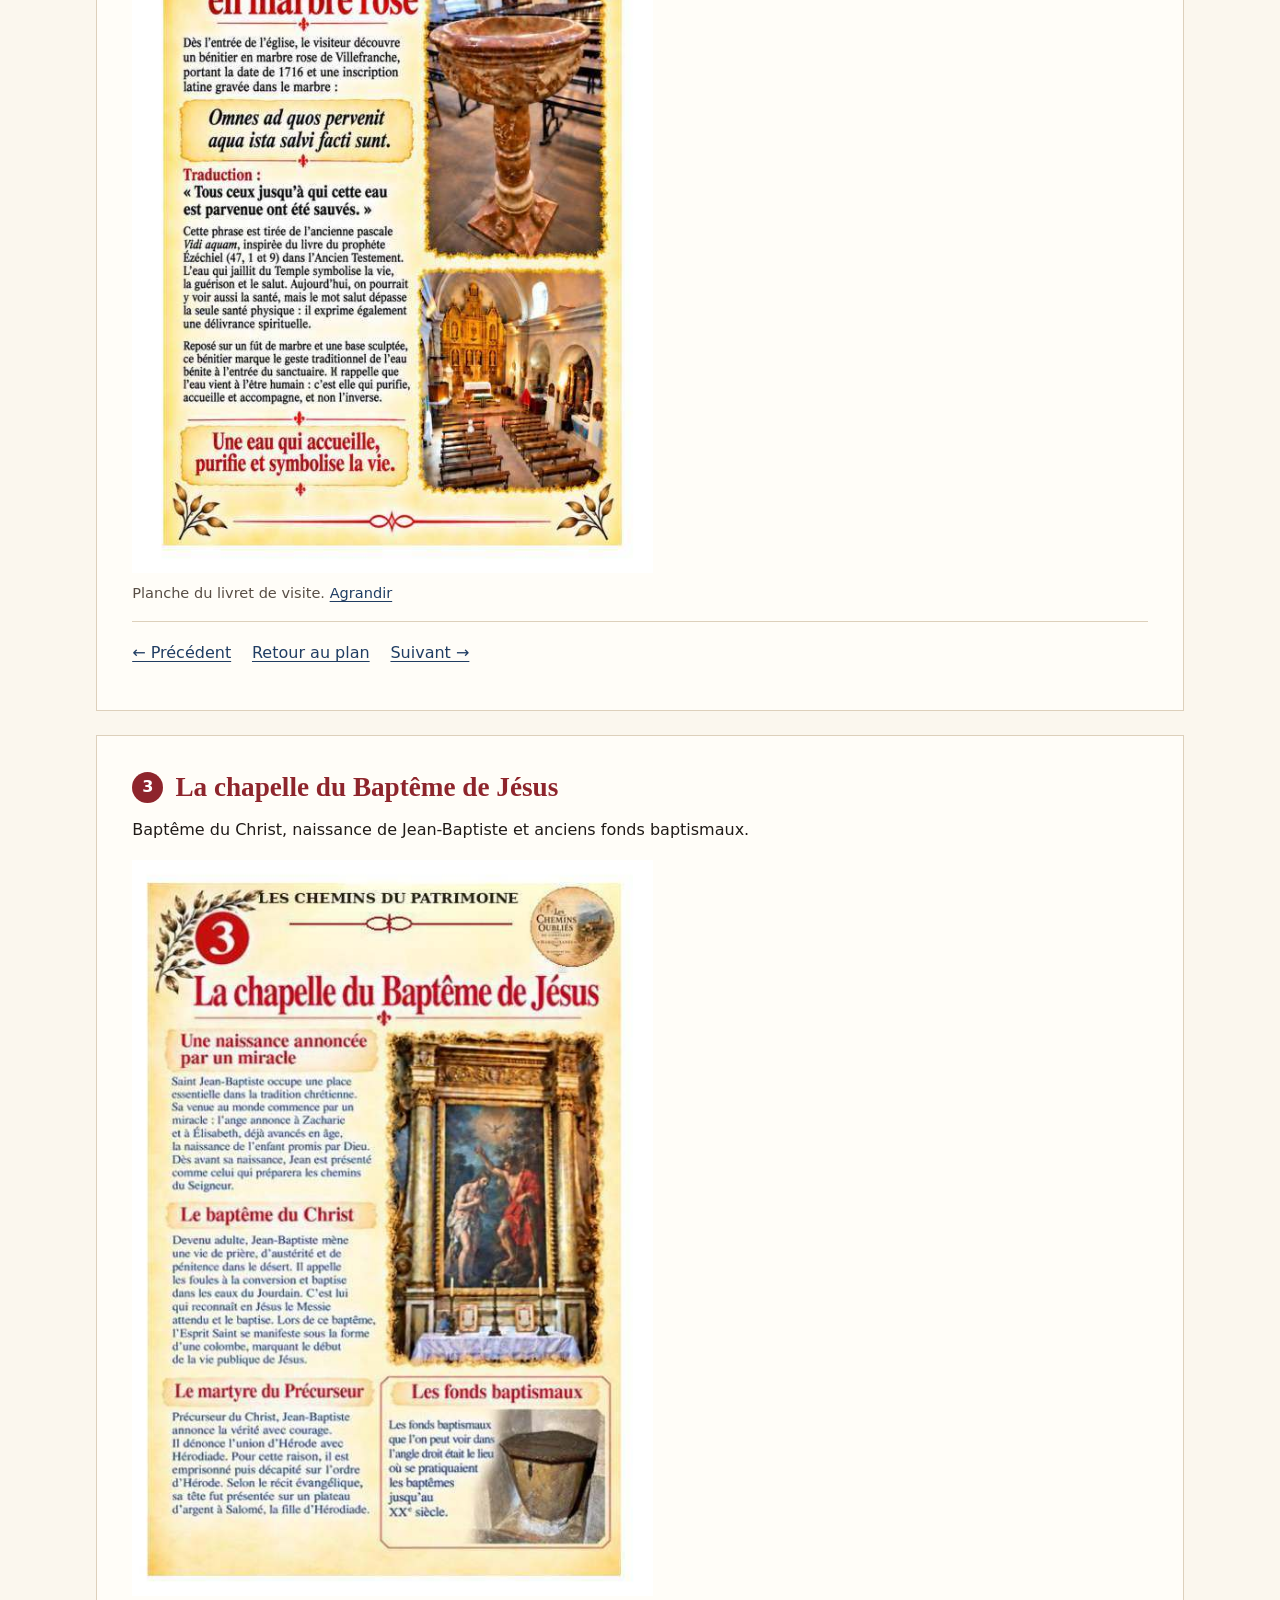
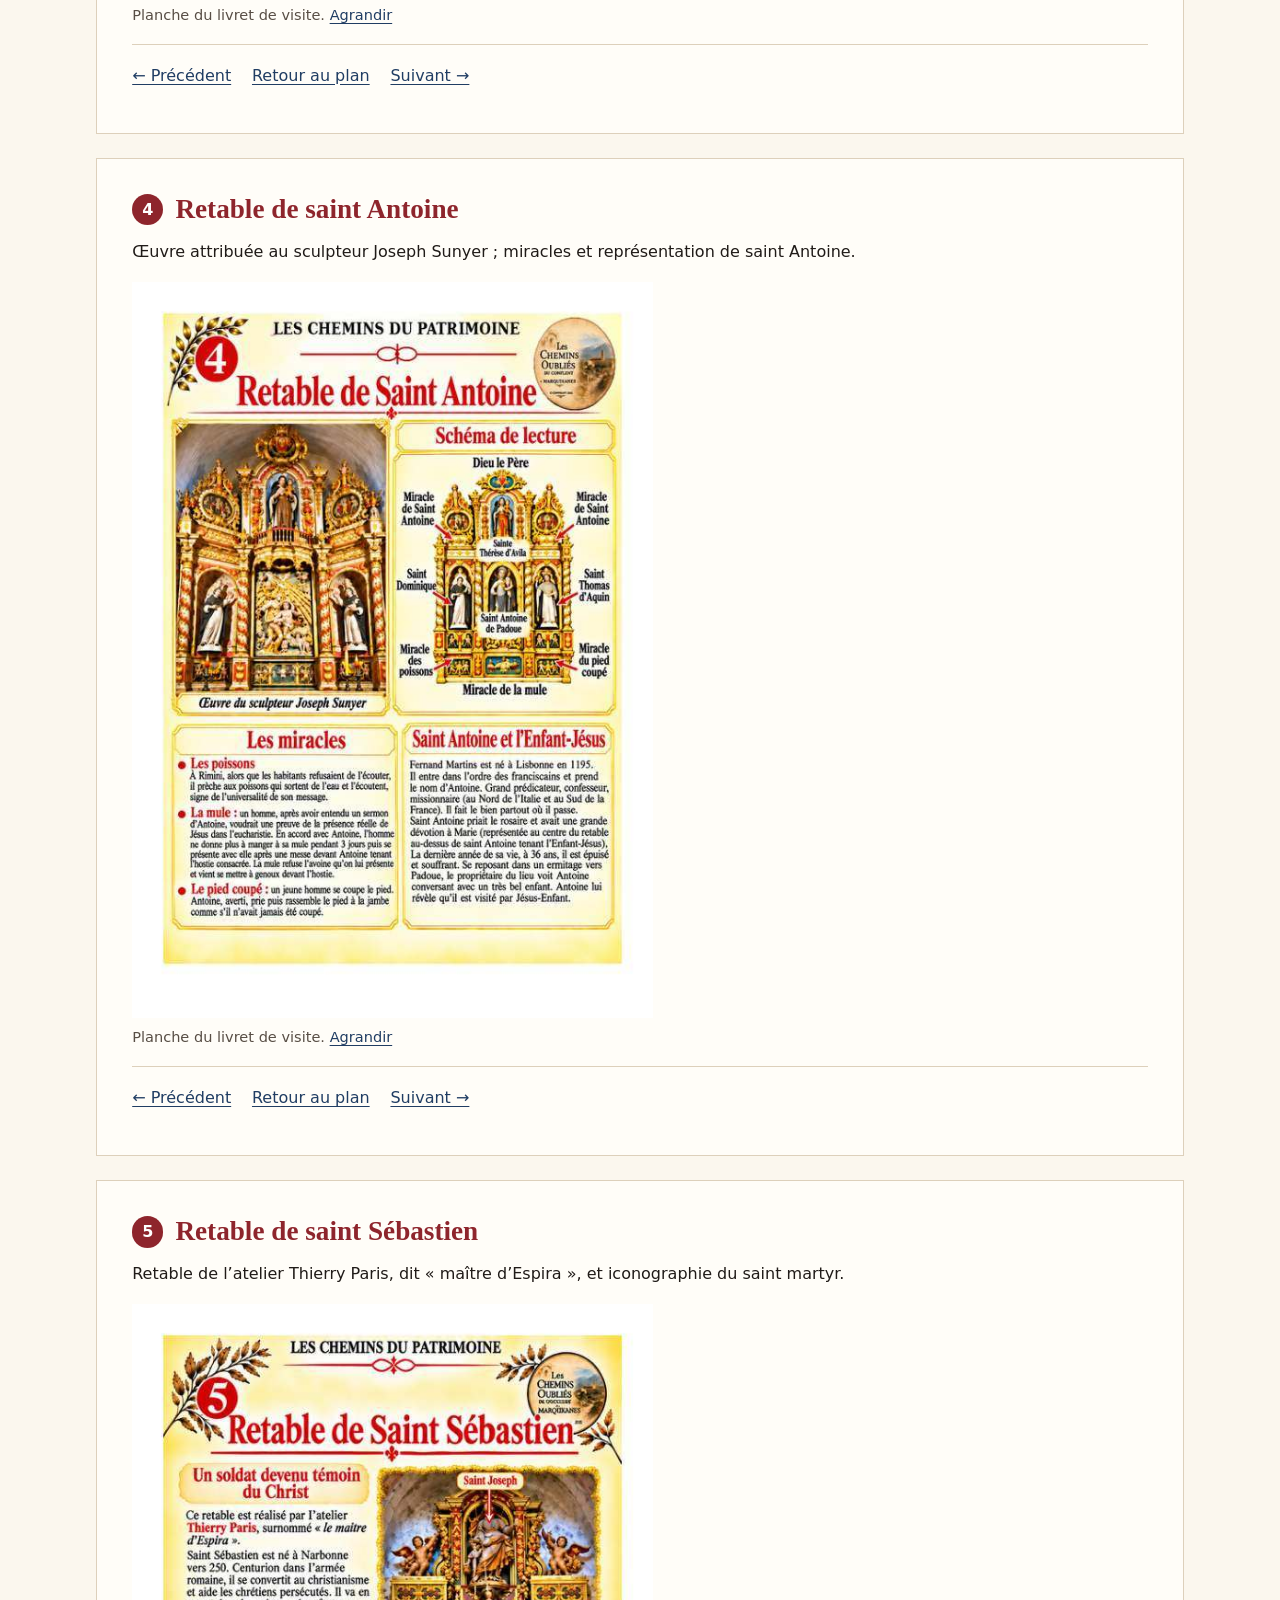
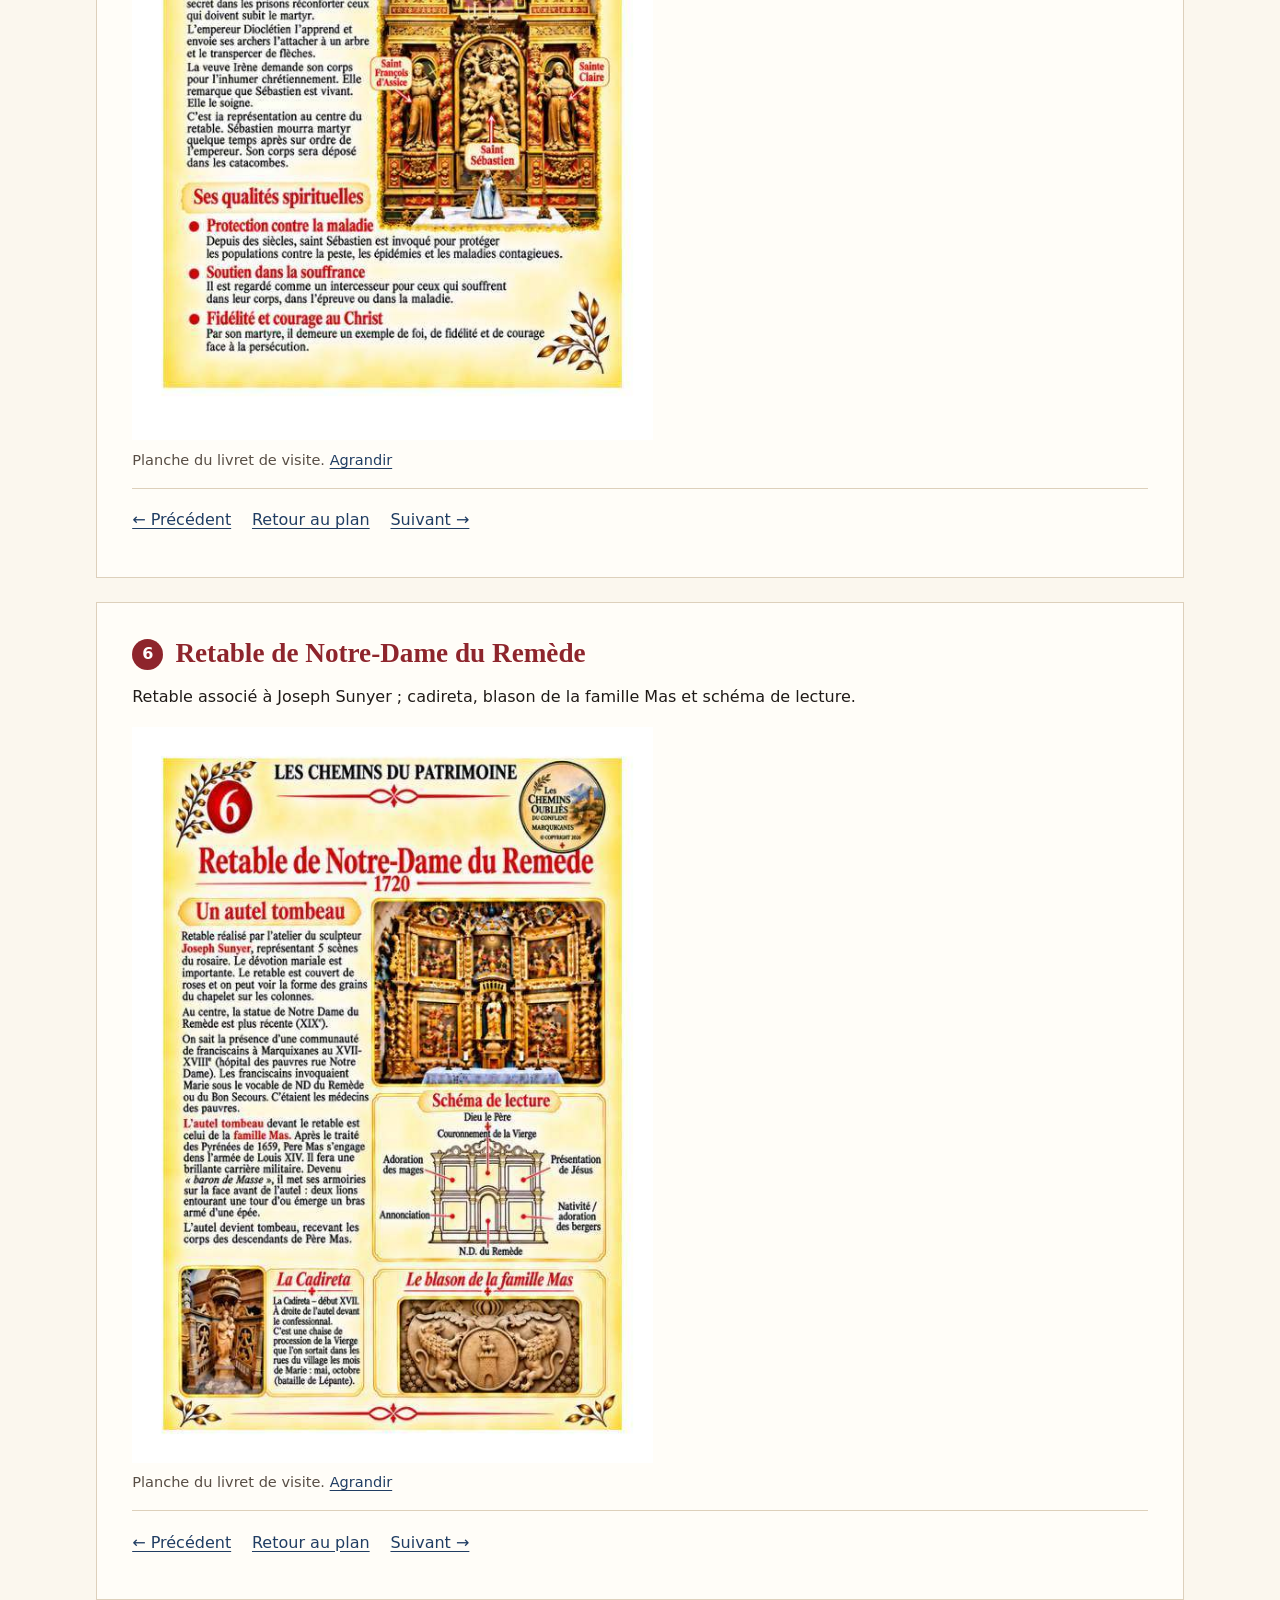
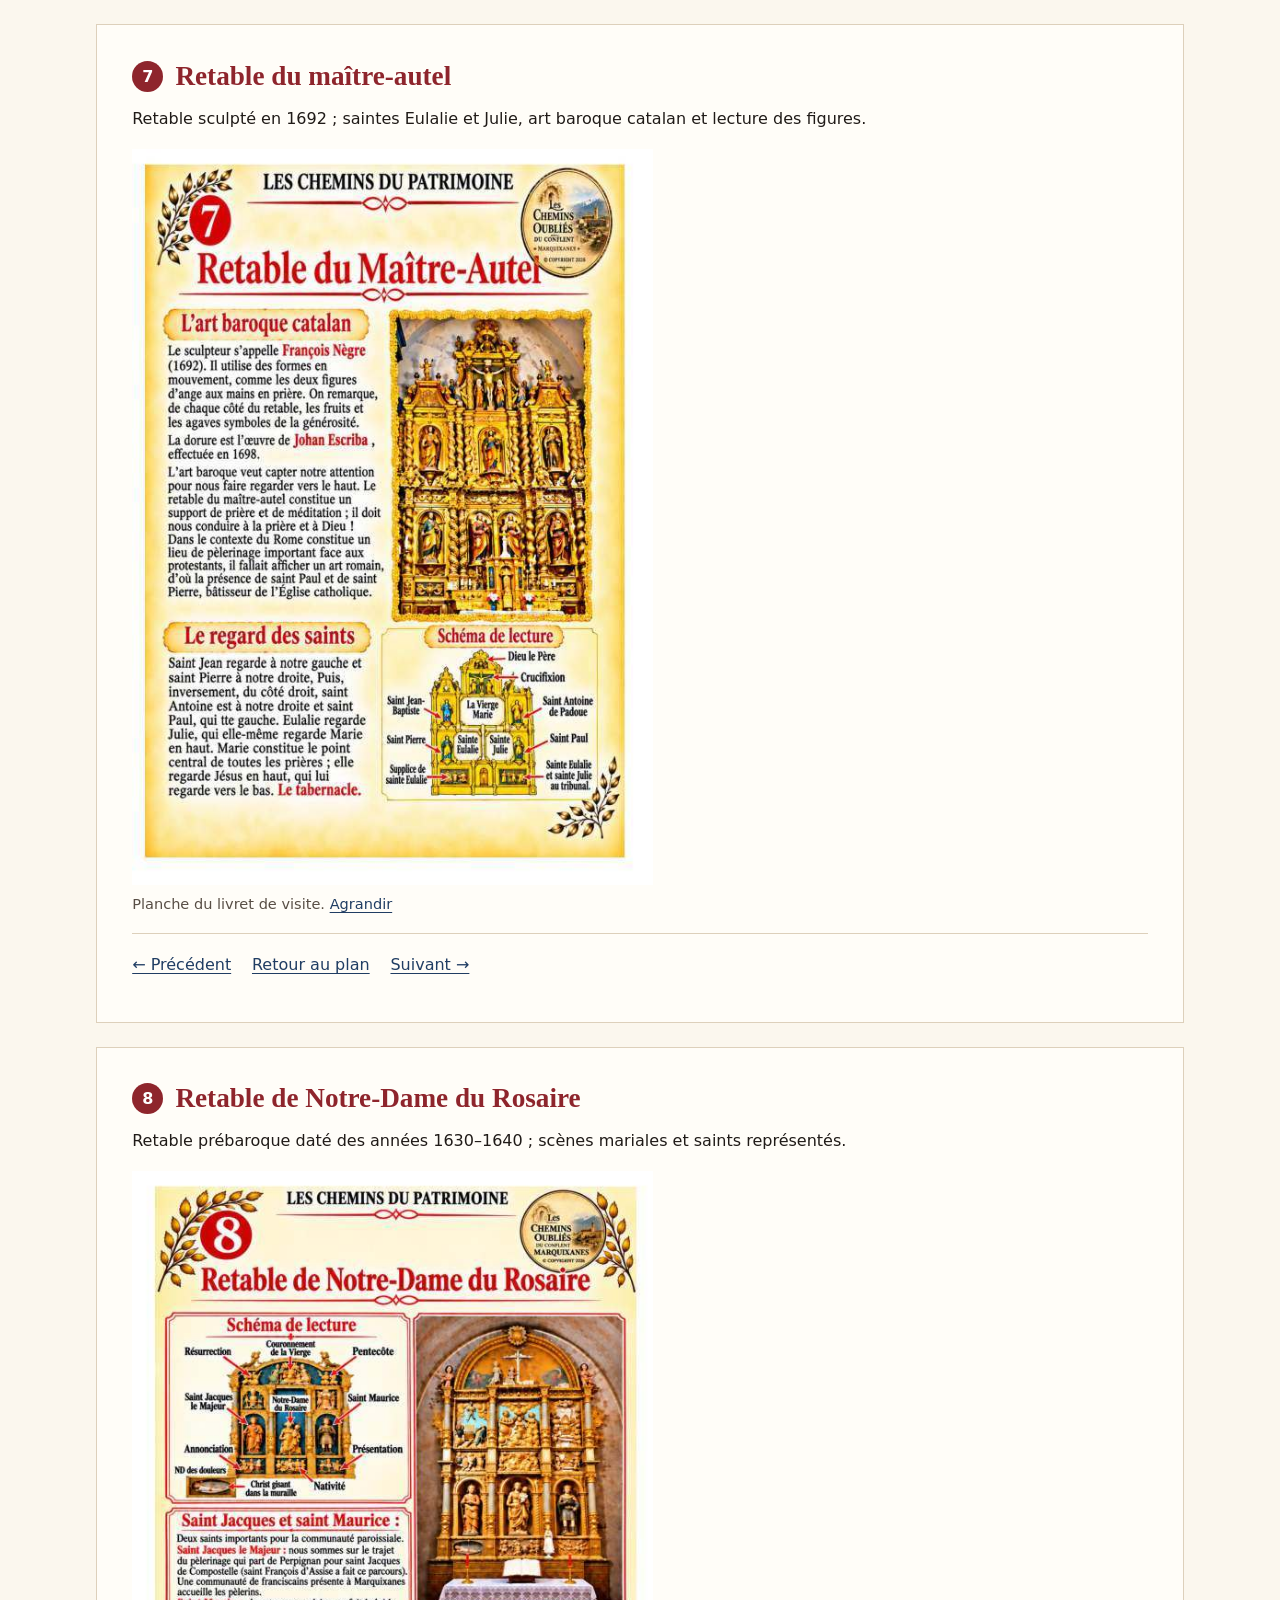
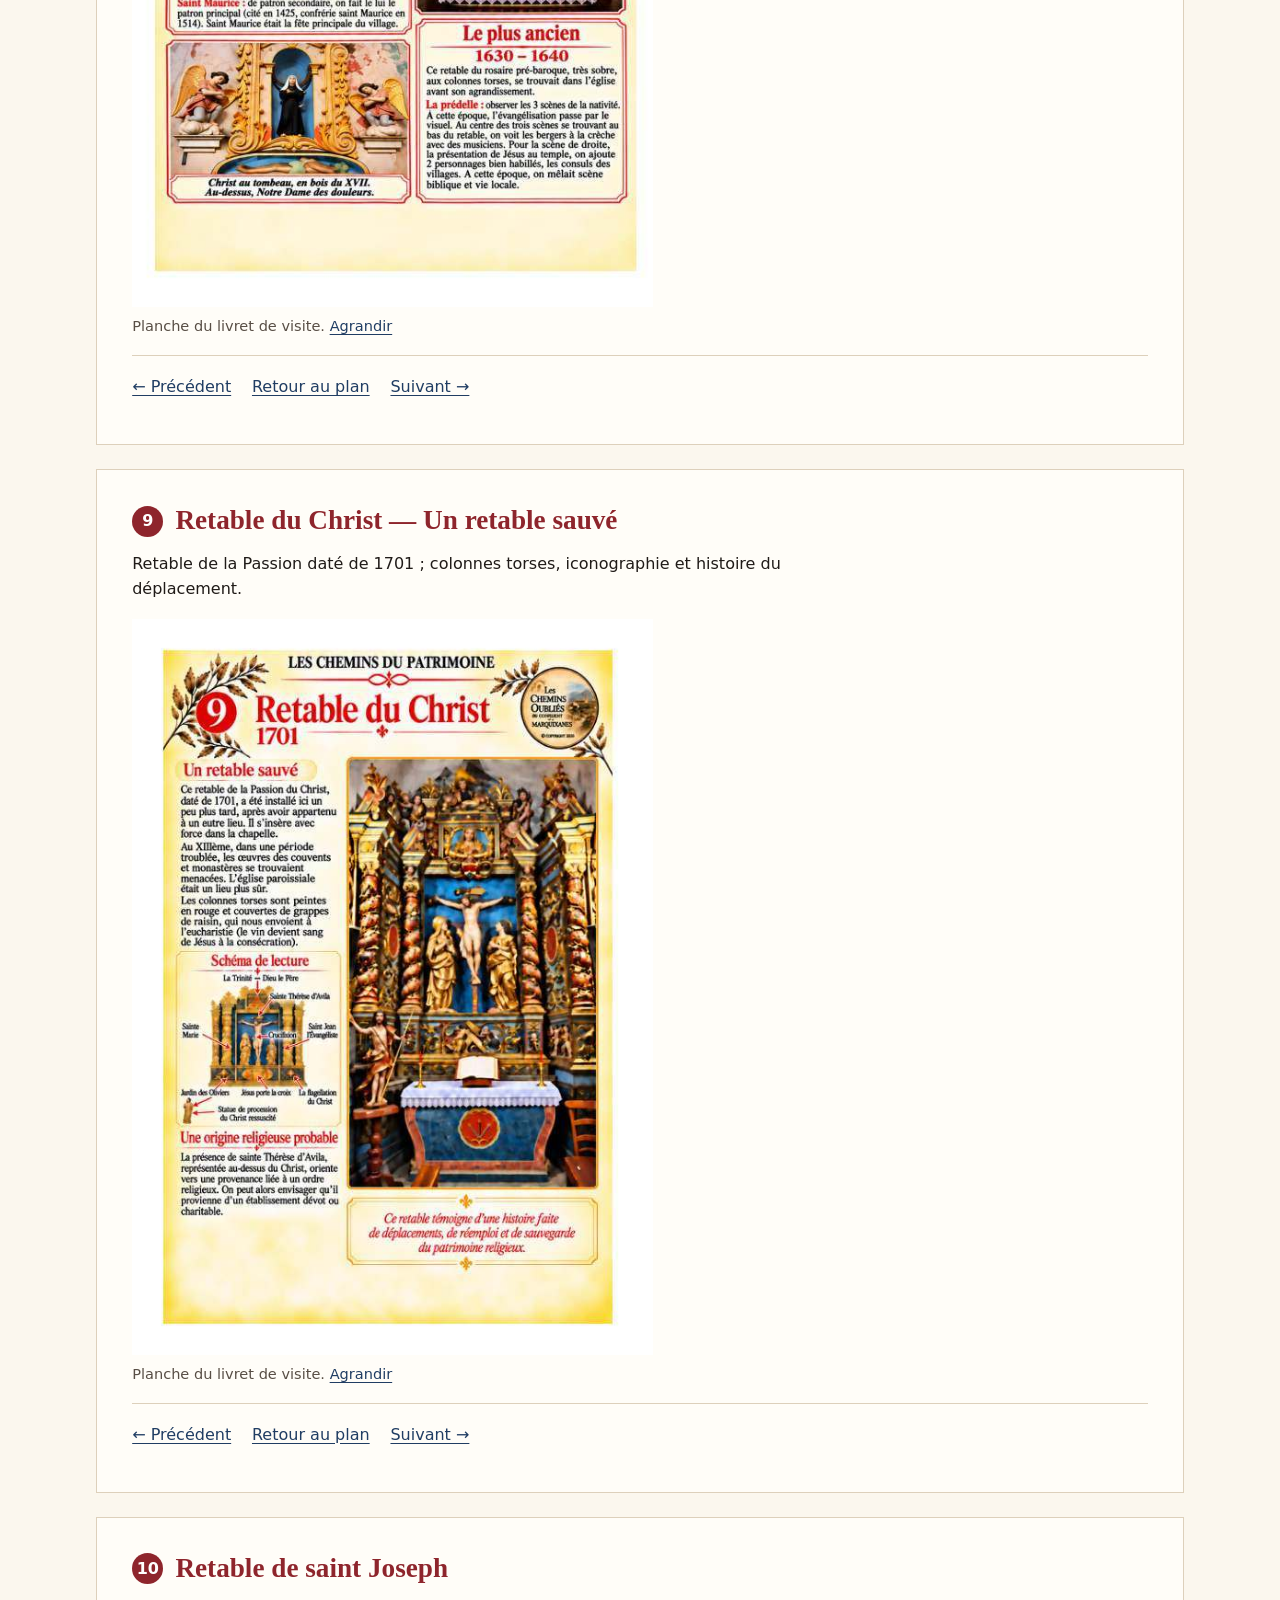
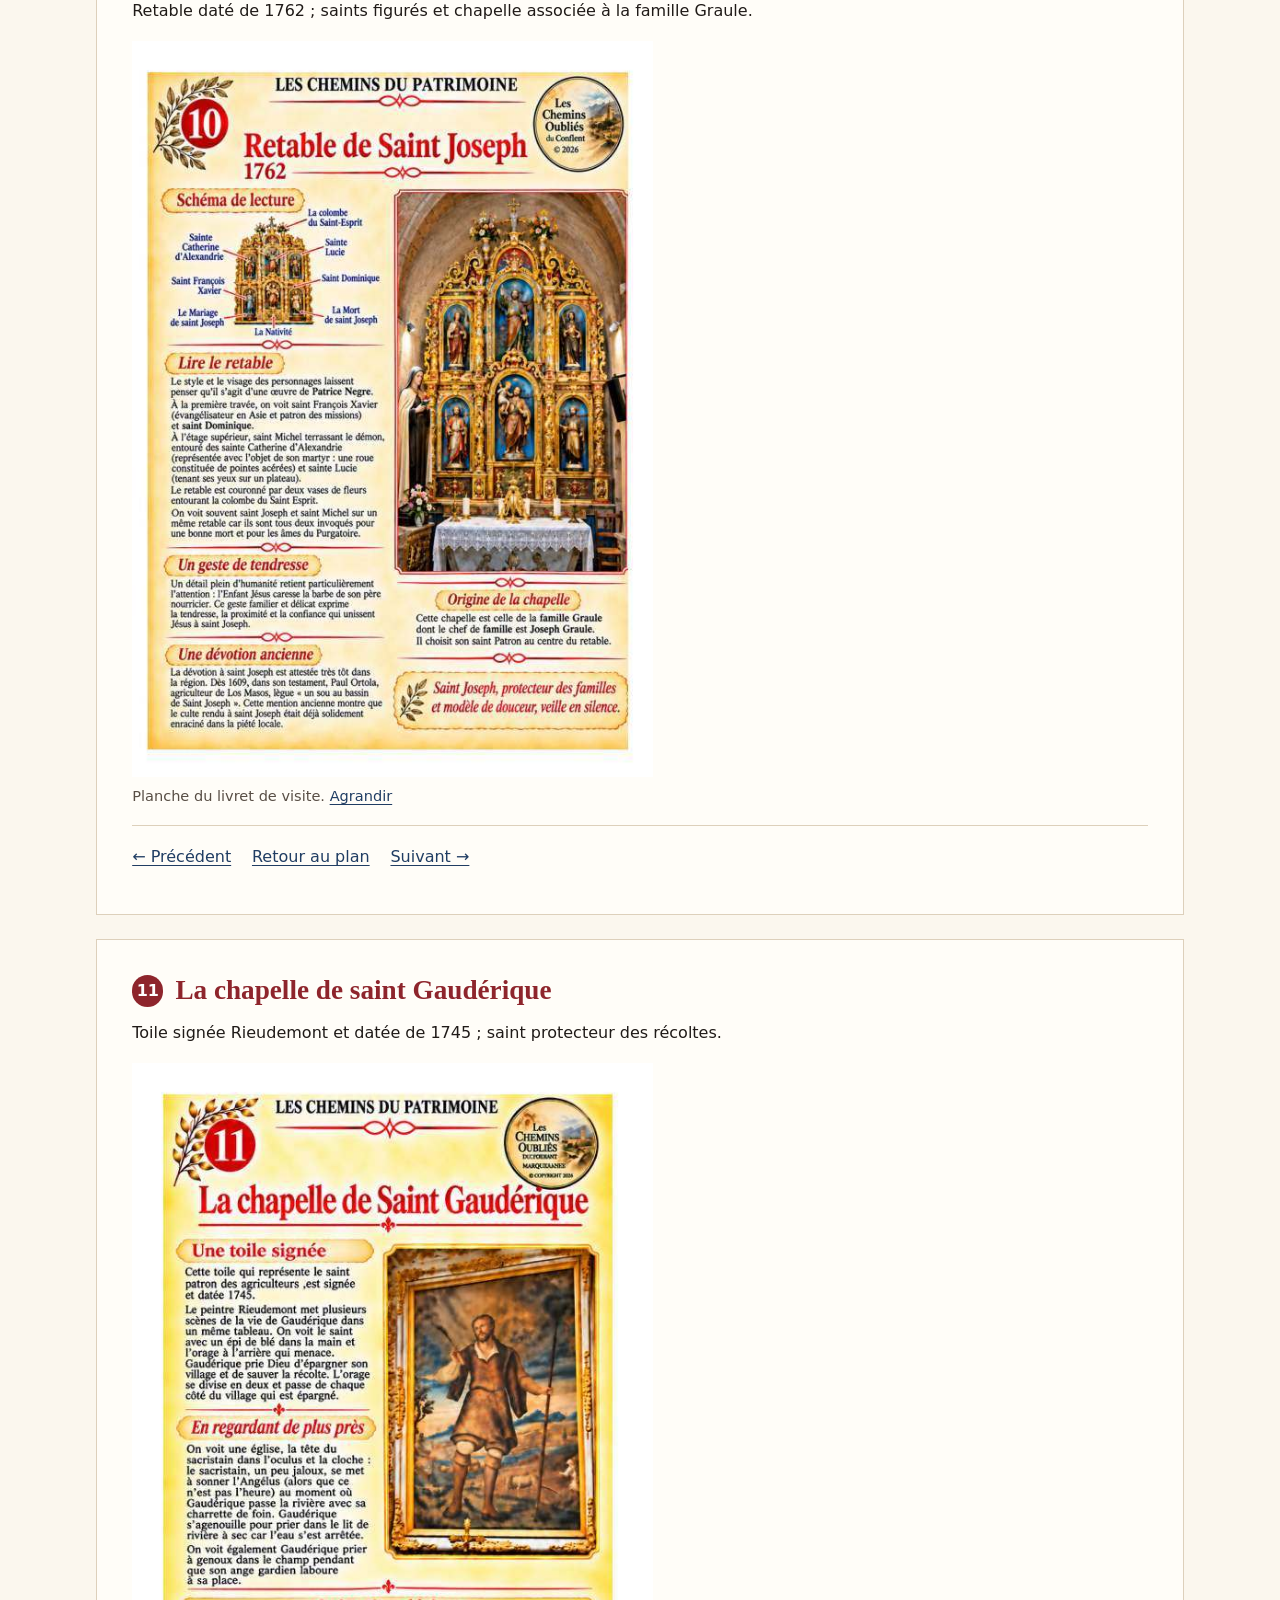
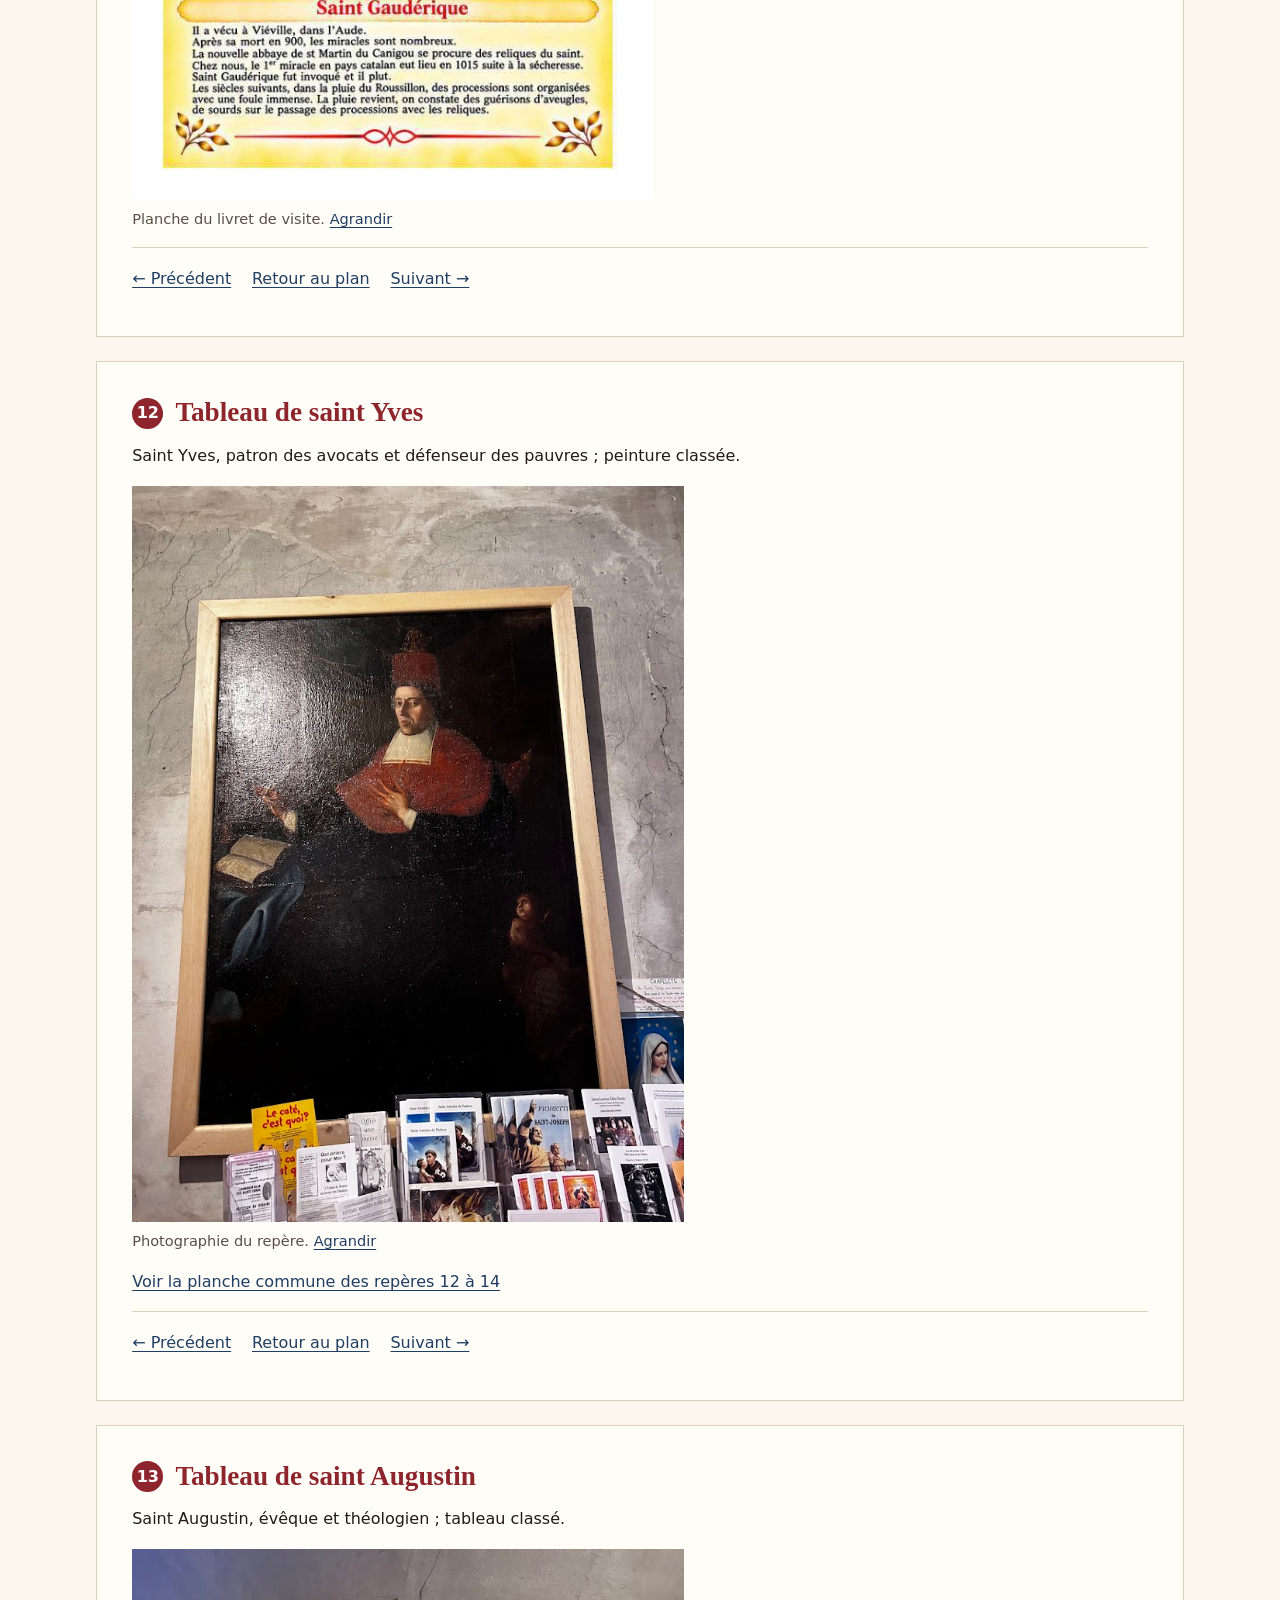
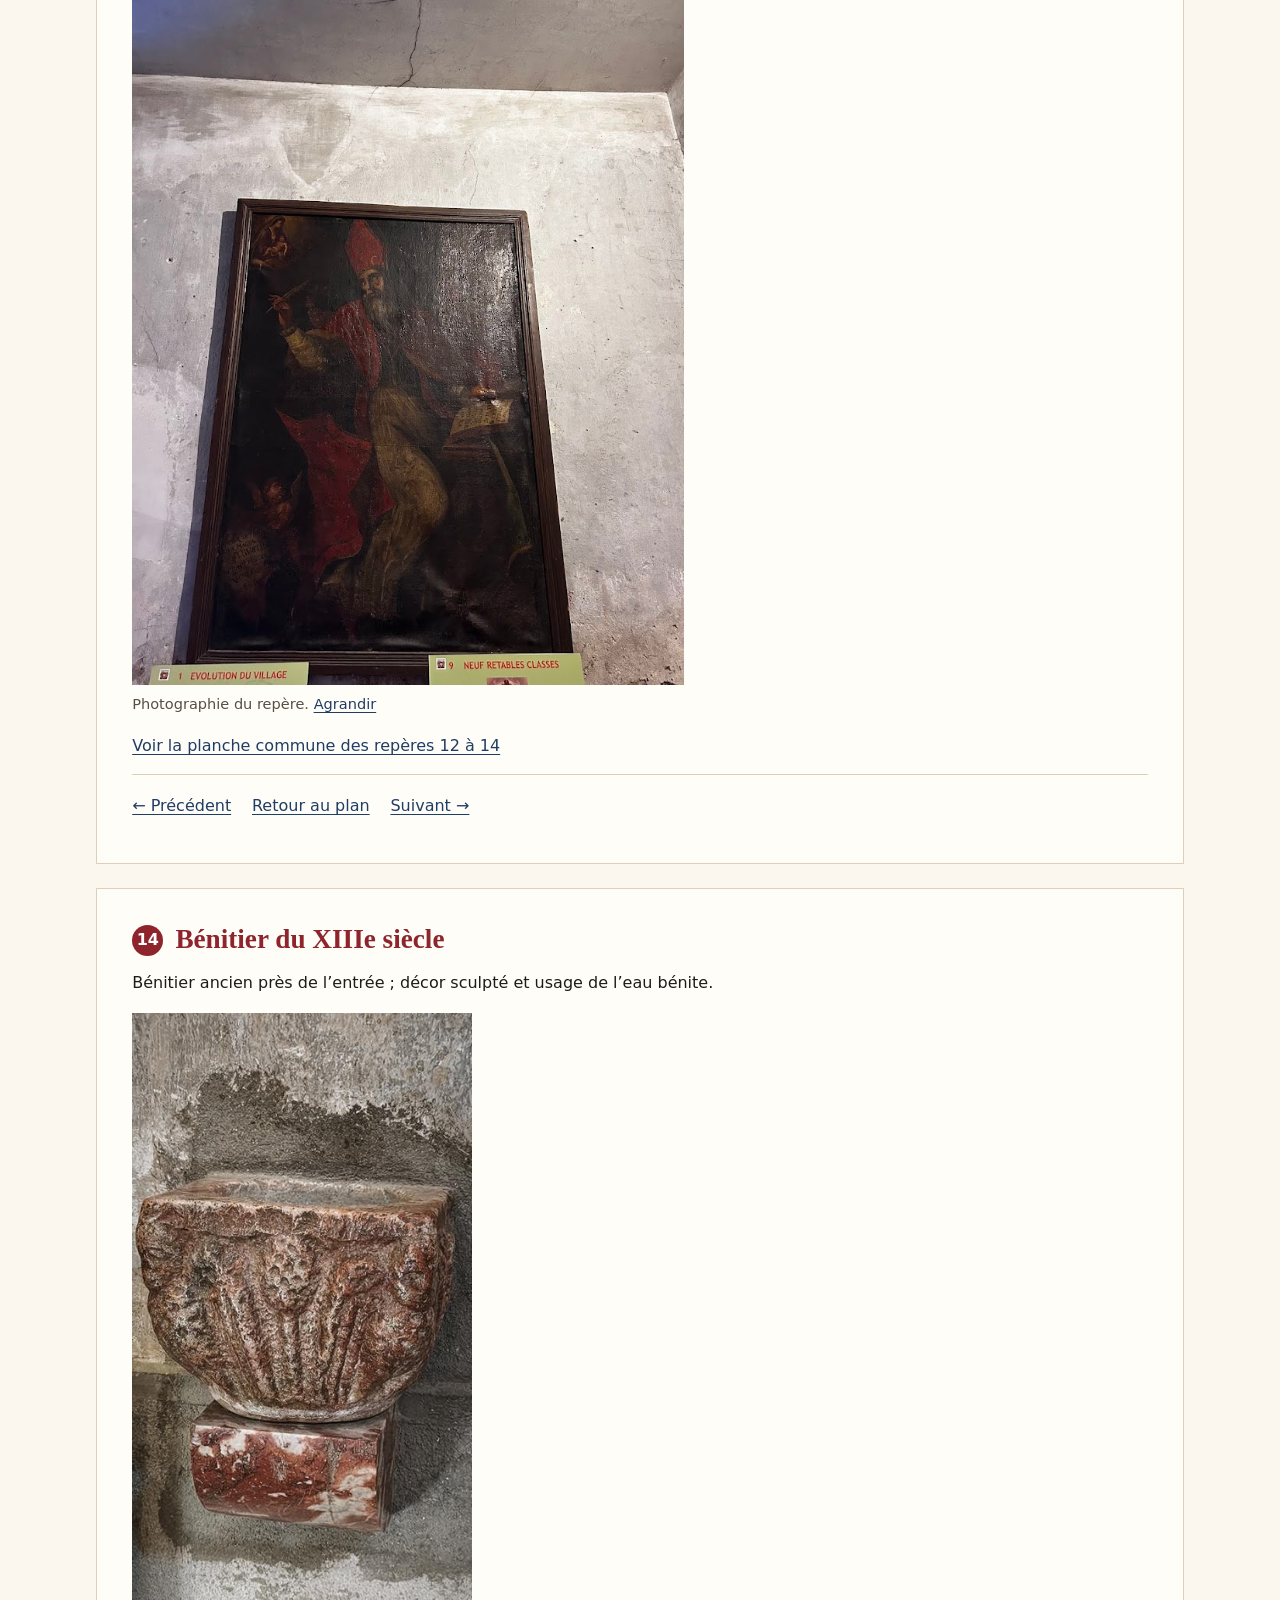
==== commit 88b50c39: "mise a jour 12 novembre" ====
--- a/eglise.html
+++ b/eglise.html
@@ -186,6 +186,6 @@
  </nav></article></section>
 <p class="credits"><a href="assets-eglise-sources.jpg">Sources et remerciements du livret de l’église</a></p>
 </main>
-<footer><div class="wrap"><span>© 2026 Les Chemins Oubliés du Conflent</span><a href="https://www.cheminsconflent.com/marquixanes-au-fil-du-temps">Site de l’association</a></div></footer>
+<footer><div class="wrap"><span>© 2026 Les Chemins Oubliés du Conflent</span><a href="https://www.cheminsconflent.com/">Site de l’association</a></div></footer>
 </body>
-</html>+</html>
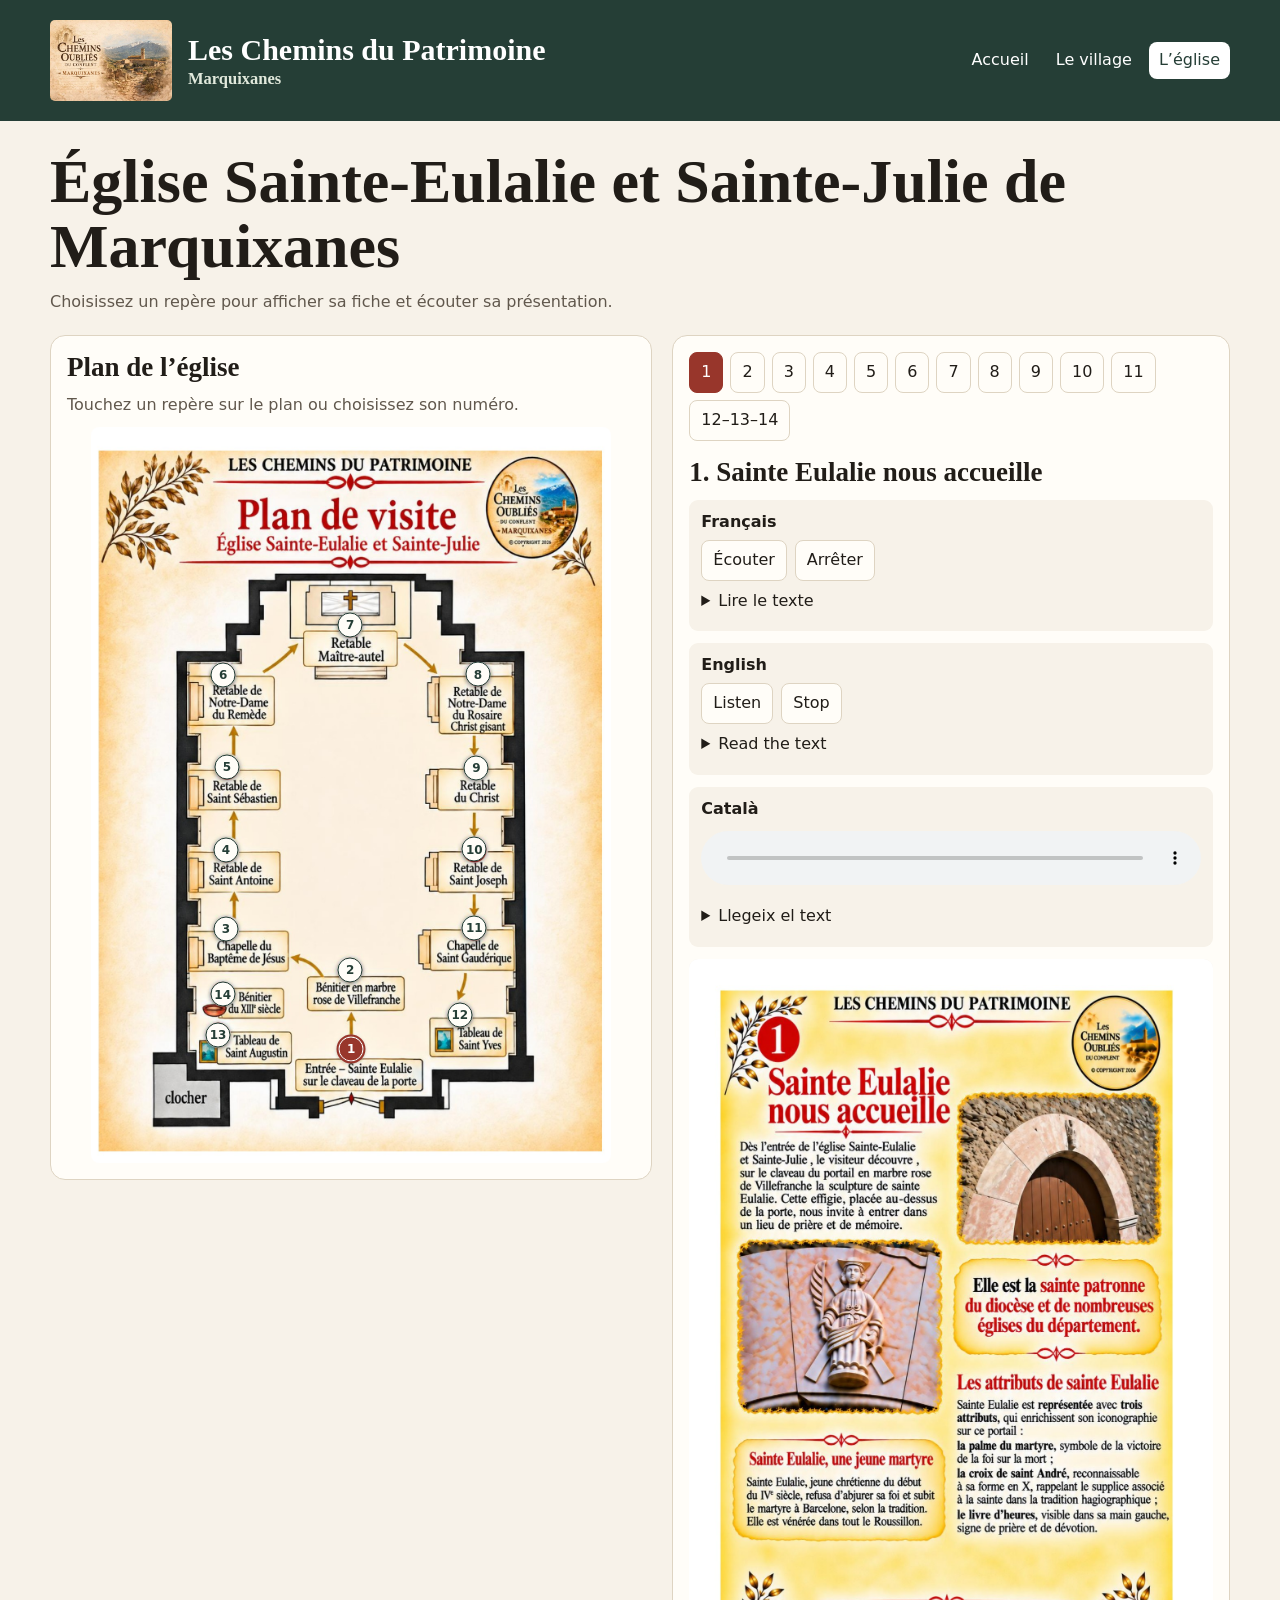
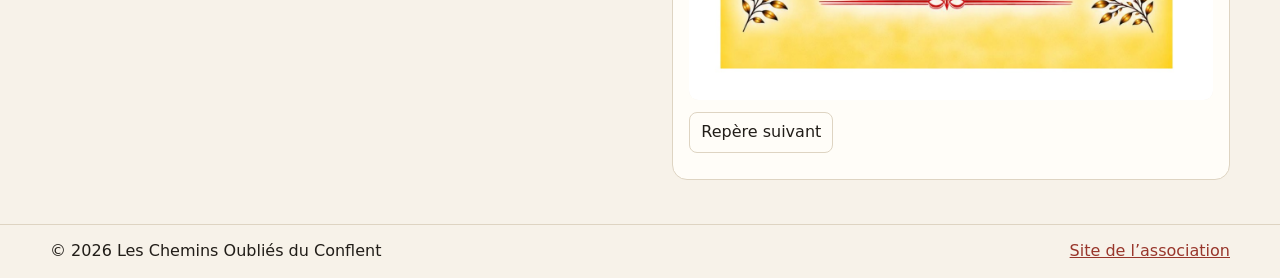
==== commit b5ec7510: "Publier les deux visites et le logo officiel" ====
--- a/eglise.html
+++ b/eglise.html
@@ -1,191 +1,8 @@
-<!doctype html>
-<html lang="fr">
-<head>
-<meta charset="utf-8">
-<meta name="viewport" content="width=device-width, initial-scale=1">
-<meta name="description" content="Deux parcours patrimoniaux à Marquixanes, dans le village et dans l’église Sainte-Eulalie et Sainte-Julie.">
-<title>Visite de l’église · Les Chemins du Patrimoine</title>
-<link rel="icon" href="assets-logo.jpg">
-<link rel="stylesheet" href="assets-site.css">
-</head>
-<body class="">
-<a class="skip" href="#contenu">Aller au contenu</a>
-<header class="site-header">
-<div class="masthead wrap">
-<a class="brand" href="index.html" aria-label="Les Chemins du Patrimoine, accueil"><span aria-hidden="true" class="lys">⚜</span><span>Les Chemins <em>du</em> Patrimoine<small>Marquixanes</small></span></a>
-<img class="logo" src="assets-logo.jpg" alt="Les Chemins Oubliés du Conflent">
-</div>
-<nav class="main-nav wrap" aria-label="Navigation principale"><a href="index.html">Accueil</a><a href="village.html">Le village</a><a href="eglise.html" aria-current="page">L’église</a></nav>
-</header>
-<main id="contenu" class="wrap">
-
-<section class="intro"><h1>Église Sainte-Eulalie et Sainte-Julie</h1><p>Choisissez un numéro sur le plan pour ouvrir sa notice.</p></section>
-<section aria-labelledby="plan">
-<h2 id="plan">Plan de visite</h2>
-<div class="church-plan">
-<img src="assets-eglise-plan.jpeg" alt="Plan intérieur de l’église, avec 14 repères numérotés">
-<a class="hotspot" style="--x:50.000%;--y:85.487%" href="#repere-1" aria-label="Repère 1 — Sainte Eulalie nous accueille"></a>
-<a class="hotspot" style="--x:50.000%;--y:74.813%" href="#repere-2" aria-label="Repère 2 — Le bénitier en marbre rose"></a>
-<a class="hotspot" style="--x:25.260%;--y:71.067%" href="#repere-3" aria-label="Repère 3 — La chapelle du Baptême de Jésus"></a>
-<a class="hotspot" style="--x:25.260%;--y:57.022%" href="#repere-4" aria-label="Repère 4 — Retable de saint Antoine"></a>
-<a class="hotspot" style="--x:25.391%;--y:45.318%" href="#repere-5" aria-label="Repère 5 — Retable de saint Sébastien"></a>
-<a class="hotspot" style="--x:24.870%;--y:31.929%" href="#repere-6" aria-label="Repère 6 — Retable de Notre-Dame du Remède"></a>
-<a class="hotspot" style="--x:50.130%;--y:24.906%" href="#repere-7" aria-label="Repère 7 — Retable du maître-autel"></a>
-<a class="hotspot" style="--x:75.130%;--y:31.929%" href="#repere-8" aria-label="Repère 8 — Retable de Notre-Dame du Rosaire"></a>
-<a class="hotspot" style="--x:75.130%;--y:45.412%" href="#repere-9" aria-label="Repère 9 — Retable du Christ — Un retable sauvé"></a>
-<a class="hotspot" style="--x:74.740%;--y:57.210%" href="#repere-10" aria-label="Repère 10 — Retable de saint Joseph"></a>
-<a class="hotspot" style="--x:74.609%;--y:68.352%" href="#repere-11" aria-label="Repère 11 — La chapelle de saint Gaudérique"></a>
-<a class="hotspot" style="--x:71.875%;--y:80.524%" href="#repere-12" aria-label="Repère 12 — Tableau de saint Yves"></a>
-<a class="hotspot" style="--x:23.568%;--y:83.427%" href="#repere-13" aria-label="Repère 13 — Tableau de saint Augustin"></a>
-<a class="hotspot" style="--x:24.219%;--y:77.996%" href="#repere-14" aria-label="Repère 14 — Bénitier du XIIIe siècle"></a>
-</div>
-</section>
-<section aria-labelledby="reperes"><h2 id="reperes">Les 14 repères</h2>
-<ol class="repere-index" aria-label="Repères de l’église"><li><a href="#repere-1"><span class="num">1</span><span>Sainte Eulalie nous accueille</span></a></li><li><a href="#repere-2"><span class="num">2</span><span>Le bénitier en marbre rose</span></a></li><li><a href="#repere-3"><span class="num">3</span><span>La chapelle du Baptême de Jésus</span></a></li><li><a href="#repere-4"><span class="num">4</span><span>Retable de saint Antoine</span></a></li><li><a href="#repere-5"><span class="num">5</span><span>Retable de saint Sébastien</span></a></li><li><a href="#repere-6"><span class="num">6</span><span>Retable de Notre-Dame du Remède</span></a></li><li><a href="#repere-7"><span class="num">7</span><span>Retable du maître-autel</span></a></li><li><a href="#repere-8"><span class="num">8</span><span>Retable de Notre-Dame du Rosaire</span></a></li><li><a href="#repere-9"><span class="num">9</span><span>Retable du Christ — Un retable sauvé</span></a></li><li><a href="#repere-10"><span class="num">10</span><span>Retable de saint Joseph</span></a></li><li><a href="#repere-11"><span class="num">11</span><span>La chapelle de saint Gaudérique</span></a></li><li><a href="#repere-12"><span class="num">12</span><span>Tableau de saint Yves</span></a></li><li><a href="#repere-13"><span class="num">13</span><span>Tableau de saint Augustin</span></a></li><li><a href="#repere-14"><span class="num">14</span><span>Bénitier du XIIIe siècle</span></a></li></ol>
-<p class="source-note">Les résumés reprennent la version de travail de la visite interactive. Les planches du livret et les photographies d’archives accompagnent les notices.</p>
-</section>
-<section class="notices" aria-label="Notices de l’église"><article class="notice" id="repere-1" tabindex="-1">
- <h3><span class="num">1</span> Sainte Eulalie nous accueille</h3>
- <p>L’entrée et la sainte patronne ; portail, sculpture et iconographie de sainte Eulalie.</p>
- <figure><a href="assets-eglise-01.jpg" aria-label="Agrandir — Planche du livret de l’église — Sainte Eulalie nous accueille"><img class="notice-image" src="assets-eglise-01.jpg" alt="Planche du livret de l’église — Sainte Eulalie nous accueille" loading="lazy"></a><figcaption>Planche du livret de visite. <a href="assets-eglise-01.jpg">Agrandir</a></figcaption></figure>
- 
- <nav class="notice-nav" aria-label="Navigation du repère 1">
- 
- <a href="#plan">Retour au plan</a>
- <a href="#repere-2">Suivant →</a>
- </nav></article>
-<article class="notice" id="repere-2" tabindex="-1">
- <h3><span class="num">2</span> Le bénitier en marbre rose</h3>
- <p>Bénitier en marbre rose de Villefranche, daté de 1716 ; eau bénite et accueil dans l’église.</p>
- <figure><a href="assets-eglise-02.jpg" aria-label="Agrandir — Planche du livret de l’église — Le bénitier en marbre rose"><img class="notice-image" src="assets-eglise-02.jpg" alt="Planche du livret de l’église — Le bénitier en marbre rose" loading="lazy"></a><figcaption>Planche du livret de visite. <a href="assets-eglise-02.jpg">Agrandir</a></figcaption></figure>
- 
- <nav class="notice-nav" aria-label="Navigation du repère 2">
- <a href="#repere-1">← Précédent</a>
- <a href="#plan">Retour au plan</a>
- <a href="#repere-3">Suivant →</a>
- </nav></article>
-<article class="notice" id="repere-3" tabindex="-1">
- <h3><span class="num">3</span> La chapelle du Baptême de Jésus</h3>
- <p>Baptême du Christ, naissance de Jean-Baptiste et anciens fonds baptismaux.</p>
- <figure><a href="assets-eglise-03.jpg" aria-label="Agrandir — Planche du livret de l’église — La chapelle du Baptême de Jésus"><img class="notice-image" src="assets-eglise-03.jpg" alt="Planche du livret de l’église — La chapelle du Baptême de Jésus" loading="lazy"></a><figcaption>Planche du livret de visite. <a href="assets-eglise-03.jpg">Agrandir</a></figcaption></figure>
- 
- <nav class="notice-nav" aria-label="Navigation du repère 3">
- <a href="#repere-2">← Précédent</a>
- <a href="#plan">Retour au plan</a>
- <a href="#repere-4">Suivant →</a>
- </nav></article>
-<article class="notice" id="repere-4" tabindex="-1">
- <h3><span class="num">4</span> Retable de saint Antoine</h3>
- <p>Œuvre attribuée au sculpteur Joseph Sunyer ; miracles et représentation de saint Antoine.</p>
- <figure><a href="assets-eglise-04.jpg" aria-label="Agrandir — Planche du livret de l’église — Retable de saint Antoine"><img class="notice-image" src="assets-eglise-04.jpg" alt="Planche du livret de l’église — Retable de saint Antoine" loading="lazy"></a><figcaption>Planche du livret de visite. <a href="assets-eglise-04.jpg">Agrandir</a></figcaption></figure>
- 
- <nav class="notice-nav" aria-label="Navigation du repère 4">
- <a href="#repere-3">← Précédent</a>
- <a href="#plan">Retour au plan</a>
- <a href="#repere-5">Suivant →</a>
- </nav></article>
-<article class="notice" id="repere-5" tabindex="-1">
- <h3><span class="num">5</span> Retable de saint Sébastien</h3>
- <p>Retable de l’atelier Thierry Paris, dit « maître d’Espira », et iconographie du saint martyr.</p>
- <figure><a href="assets-eglise-05.jpg" aria-label="Agrandir — Planche du livret de l’église — Retable de saint Sébastien"><img class="notice-image" src="assets-eglise-05.jpg" alt="Planche du livret de l’église — Retable de saint Sébastien" loading="lazy"></a><figcaption>Planche du livret de visite. <a href="assets-eglise-05.jpg">Agrandir</a></figcaption></figure>
- 
- <nav class="notice-nav" aria-label="Navigation du repère 5">
- <a href="#repere-4">← Précédent</a>
- <a href="#plan">Retour au plan</a>
- <a href="#repere-6">Suivant →</a>
- </nav></article>
-<article class="notice" id="repere-6" tabindex="-1">
- <h3><span class="num">6</span> Retable de Notre-Dame du Remède</h3>
- <p>Retable associé à Joseph Sunyer ; cadireta, blason de la famille Mas et schéma de lecture.</p>
- <figure><a href="assets-eglise-06.jpg" aria-label="Agrandir — Planche du livret de l’église — Retable de Notre-Dame du Remède"><img class="notice-image" src="assets-eglise-06.jpg" alt="Planche du livret de l’église — Retable de Notre-Dame du Remède" loading="lazy"></a><figcaption>Planche du livret de visite. <a href="assets-eglise-06.jpg">Agrandir</a></figcaption></figure>
- 
- <nav class="notice-nav" aria-label="Navigation du repère 6">
- <a href="#repere-5">← Précédent</a>
- <a href="#plan">Retour au plan</a>
- <a href="#repere-7">Suivant →</a>
- </nav></article>
-<article class="notice" id="repere-7" tabindex="-1">
- <h3><span class="num">7</span> Retable du maître-autel</h3>
- <p>Retable sculpté en 1692 ; saintes Eulalie et Julie, art baroque catalan et lecture des figures.</p>
- <figure><a href="assets-eglise-07.jpg" aria-label="Agrandir — Planche du livret de l’église — Retable du maître-autel"><img class="notice-image" src="assets-eglise-07.jpg" alt="Planche du livret de l’église — Retable du maître-autel" loading="lazy"></a><figcaption>Planche du livret de visite. <a href="assets-eglise-07.jpg">Agrandir</a></figcaption></figure>
- 
- <nav class="notice-nav" aria-label="Navigation du repère 7">
- <a href="#repere-6">← Précédent</a>
- <a href="#plan">Retour au plan</a>
- <a href="#repere-8">Suivant →</a>
- </nav></article>
-<article class="notice" id="repere-8" tabindex="-1">
- <h3><span class="num">8</span> Retable de Notre-Dame du Rosaire</h3>
- <p>Retable prébaroque daté des années 1630–1640 ; scènes mariales et saints représentés.</p>
- <figure><a href="assets-eglise-08.jpg" aria-label="Agrandir — Planche du livret de l’église — Retable de Notre-Dame du Rosaire"><img class="notice-image" src="assets-eglise-08.jpg" alt="Planche du livret de l’église — Retable de Notre-Dame du Rosaire" loading="lazy"></a><figcaption>Planche du livret de visite. <a href="assets-eglise-08.jpg">Agrandir</a></figcaption></figure>
- 
- <nav class="notice-nav" aria-label="Navigation du repère 8">
- <a href="#repere-7">← Précédent</a>
- <a href="#plan">Retour au plan</a>
- <a href="#repere-9">Suivant →</a>
- </nav></article>
-<article class="notice" id="repere-9" tabindex="-1">
- <h3><span class="num">9</span> Retable du Christ — Un retable sauvé</h3>
- <p>Retable de la Passion daté de 1701 ; colonnes torses, iconographie et histoire du déplacement.</p>
- <figure><a href="assets-eglise-09.jpg" aria-label="Agrandir — Planche du livret de l’église — Retable du Christ — Un retable sauvé"><img class="notice-image" src="assets-eglise-09.jpg" alt="Planche du livret de l’église — Retable du Christ — Un retable sauvé" loading="lazy"></a><figcaption>Planche du livret de visite. <a href="assets-eglise-09.jpg">Agrandir</a></figcaption></figure>
- 
- <nav class="notice-nav" aria-label="Navigation du repère 9">
- <a href="#repere-8">← Précédent</a>
- <a href="#plan">Retour au plan</a>
- <a href="#repere-10">Suivant →</a>
- </nav></article>
-<article class="notice" id="repere-10" tabindex="-1">
- <h3><span class="num">10</span> Retable de saint Joseph</h3>
- <p>Retable daté de 1762 ; saints figurés et chapelle associée à la famille Graule.</p>
- <figure><a href="assets-eglise-10.jpg" aria-label="Agrandir — Planche du livret de l’église — Retable de saint Joseph"><img class="notice-image" src="assets-eglise-10.jpg" alt="Planche du livret de l’église — Retable de saint Joseph" loading="lazy"></a><figcaption>Planche du livret de visite. <a href="assets-eglise-10.jpg">Agrandir</a></figcaption></figure>
- 
- <nav class="notice-nav" aria-label="Navigation du repère 10">
- <a href="#repere-9">← Précédent</a>
- <a href="#plan">Retour au plan</a>
- <a href="#repere-11">Suivant →</a>
- </nav></article>
-<article class="notice" id="repere-11" tabindex="-1">
- <h3><span class="num">11</span> La chapelle de saint Gaudérique</h3>
- <p>Toile signée Rieudemont et datée de 1745 ; saint protecteur des récoltes.</p>
- <figure><a href="assets-eglise-11.jpg" aria-label="Agrandir — Planche du livret de l’église — La chapelle de saint Gaudérique"><img class="notice-image" src="assets-eglise-11.jpg" alt="Planche du livret de l’église — La chapelle de saint Gaudérique" loading="lazy"></a><figcaption>Planche du livret de visite. <a href="assets-eglise-11.jpg">Agrandir</a></figcaption></figure>
- 
- <nav class="notice-nav" aria-label="Navigation du repère 11">
- <a href="#repere-10">← Précédent</a>
- <a href="#plan">Retour au plan</a>
- <a href="#repere-12">Suivant →</a>
- </nav></article>
-<article class="notice" id="repere-12" tabindex="-1">
- <h3><span class="num">12</span> Tableau de saint Yves</h3>
- <p>Saint Yves, patron des avocats et défenseur des pauvres ; peinture classée.</p>
- <figure><a href="assets-eglise-12.jpg" aria-label="Agrandir — Tableau de saint Yves"><img class="notice-image" src="assets-eglise-12.jpg" alt="Tableau de saint Yves" loading="lazy"></a><figcaption>Photographie du repère. <a href="assets-eglise-12.jpg">Agrandir</a></figcaption></figure>
- <p><a href="assets-eglise-12-14.jpg">Voir la planche commune des repères 12 à 14</a></p>
- <nav class="notice-nav" aria-label="Navigation du repère 12">
- <a href="#repere-11">← Précédent</a>
- <a href="#plan">Retour au plan</a>
- <a href="#repere-13">Suivant →</a>
- </nav></article>
-<article class="notice" id="repere-13" tabindex="-1">
- <h3><span class="num">13</span> Tableau de saint Augustin</h3>
- <p>Saint Augustin, évêque et théologien ; tableau classé.</p>
- <figure><a href="assets-eglise-13.jpg" aria-label="Agrandir — Tableau de saint Augustin"><img class="notice-image" src="assets-eglise-13.jpg" alt="Tableau de saint Augustin" loading="lazy"></a><figcaption>Photographie du repère. <a href="assets-eglise-13.jpg">Agrandir</a></figcaption></figure>
- <p><a href="assets-eglise-12-14.jpg">Voir la planche commune des repères 12 à 14</a></p>
- <nav class="notice-nav" aria-label="Navigation du repère 13">
- <a href="#repere-12">← Précédent</a>
- <a href="#plan">Retour au plan</a>
- <a href="#repere-14">Suivant →</a>
- </nav></article>
-<article class="notice" id="repere-14" tabindex="-1">
- <h3><span class="num">14</span> Bénitier du XIIIe siècle</h3>
- <p>Bénitier ancien près de l’entrée ; décor sculpté et usage de l’eau bénite.</p>
- <figure><a href="assets-eglise-14.jpg" aria-label="Agrandir — Bénitier du XIIIe siècle"><img class="notice-image" src="assets-eglise-14.jpg" alt="Bénitier du XIIIe siècle" loading="lazy"></a><figcaption>Photographie du repère. <a href="assets-eglise-14.jpg">Agrandir</a></figcaption></figure>
- <p><a href="assets-eglise-12-14.jpg">Voir la planche commune des repères 12 à 14</a></p>
- <nav class="notice-nav" aria-label="Navigation du repère 14">
- <a href="#repere-13">← Précédent</a>
- <a href="#plan">Retour au plan</a>
- 
- </nav></article></section>
-<p class="credits"><a href="assets-eglise-sources.jpg">Sources et remerciements du livret de l’église</a></p>
-</main>
-<footer><div class="wrap"><span>© 2026 Les Chemins Oubliés du Conflent</span><a href="https://www.cheminsconflent.com/">Site de l’association</a></div></footer>
-</body>
-</html>
+<!doctype html>
+<html lang="fr"><head><meta charset="utf-8">
+<meta name="viewport" content="width=device-width,initial-scale=1">
+<title>Visite de l’église · Les Chemins du Patrimoine</title>
+<script>
+const repere = location.hash.match(/^#repere-(\d+)$/);
+location.replace("index.html#eglise" + (repere ? "/repere-" + repere[1] : ""));
+</script></head><body><p><a href="index.html#eglise">Visite de l’église</a></p></body></html>
